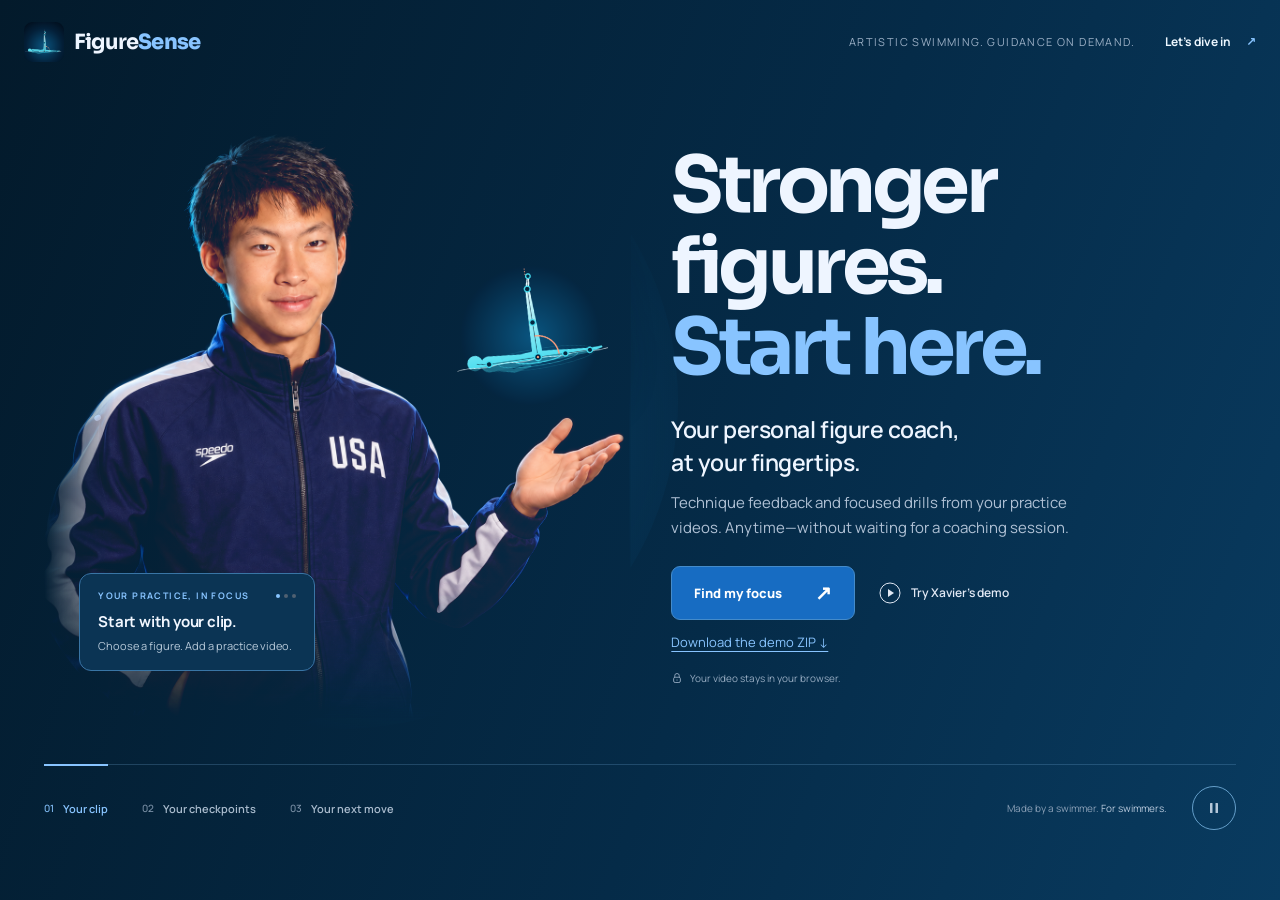
==== FigureSense-Hero.html @ f897f59f "Update FigureSense design, assisted checkpoints, and quick demo Add the marine-blue hero, reviewed B" ====
<!DOCTYPE html>

<html lang="en">
<head>
<meta charset="utf-8"/>
<meta content="width=device-width,initial-scale=1" name="viewport"/>
<title>FigureSense — Smarter Feedback. Stronger Figures.</title>
<meta content="Turn a practice clip into checkpoint-by-checkpoint feedback, measured against the figure's own technical requirements." name="description"/>
<link href="figuresense-icon.png" rel="icon" type="image/png"/>
<link href="https://fonts.googleapis.com" rel="preconnect"/>
<link crossorigin="" href="https://fonts.gstatic.com" rel="preconnect"/>
<style>@import url('https://fonts.googleapis.com/css2?family=Manrope:wght@400;500;600;700;800&family=Sora:wght@600;700;800&display=swap');

:root {
  color-scheme: dark;
  --ink: #eaf6fb;
  --ink-2: #a8c2d1;
  --ink-3: #6f8ea2;
  --deep: #04121d;
  --deep-2: #0a1f30;
  --surface: rgba(255, 255, 255, .045);
  --surface-2: rgba(255, 255, 255, .08);
  --line: rgba(150, 205, 230, .16);
  --aqua: #88C4FF;
  --aqua-2: #438DCF;
  --gold: #ffcf6b;
  --rose: #ff7a8a;
  --violet: #c5e5ff;
  --r: 18px;
  --shadow: 0 22px 60px rgba(0, 0, 0, .45);
}

* { box-sizing: border-box; }

[hidden] { display: none !important; }

html { scroll-behavior: smooth; }

body {
  margin: 0;
  font: 400 15.5px/1.62 Manrope, system-ui, sans-serif;
  color: var(--ink-2);
  background: var(--deep);
  overflow-x: hidden;
}

h1, h2, h3, h4 { font-family: Sora, Manrope, sans-serif; line-height: 1.15; margin: 0; color: var(--ink); }
p { margin: 0 0 12px; }
a { color: var(--aqua); }
em { font-style: normal; }
strong { color: var(--ink); }

/* ---------------------------------------------------- background wash */
.wash { position: fixed; inset: 0; z-index: -1; overflow: hidden;
  background: radial-gradient(120% 90% at 12% -10%, #0d3550 0%, #04121d 62%); }
.wash span { position: absolute; border-radius: 50%; filter: blur(90px); opacity: .32; }
.wash span:nth-child(1) { width: 46vw; height: 46vw; left: -10vw; top: -12vw; background: #17a3d8; }
.wash span:nth-child(2) { width: 38vw; height: 38vw; right: -8vw; top: 22vh; background: #2fd0b4; opacity: .22; }
.wash span:nth-child(3) { width: 40vw; height: 40vw; left: 30vw; bottom: -20vw; background: #6d55d8; opacity: .18; }

/* ---------------------------------------------------------- top bar */
.topbar {
  position: sticky; top: 0; z-index: 40;
  display: flex; align-items: center; gap: 20px; flex-wrap: wrap;
  padding: 14px clamp(16px, 4vw, 44px);
  background: rgba(4, 18, 29, .72);
  -webkit-backdrop-filter: blur(16px);
  backdrop-filter: blur(16px);
  border-bottom: 1px solid var(--line);
}
.brand { display: flex; align-items: center; gap: 12px; text-decoration: none; color: inherit; margin-right: auto; }
.brand-mark { width: 38px; height: 38px; border-radius: 11px; flex: none; display: block;
  box-shadow: 0 8px 22px rgba(67, 141, 207, .3); }
.brand-text { font: 700 20px Sora, sans-serif; letter-spacing: -.4px; color: var(--ink); }
.brand-text b { color: var(--aqua); font-weight: 800; }
.brand-text small { display: block; font: 500 10.5px/1 Manrope; letter-spacing: 2.2px;
  text-transform: uppercase; color: var(--ink-3); margin-top: 4px; }

.steps { display: flex; gap: 6px; background: var(--surface); border: 1px solid var(--line);
  padding: 5px; border-radius: 999px; }
.step { display: flex; align-items: center; gap: 8px; border: 0; cursor: pointer;
  background: transparent; color: var(--ink-2); font: 600 13.5px Manrope;
  padding: 8px 15px; border-radius: 999px; transition: .18s; }
.step i { display: grid; place-items: center; width: 19px; height: 19px; border-radius: 50%;
  font: 700 11px Manrope; font-style: normal; background: rgba(255, 255, 255, .1); color: var(--ink-2); }
.step:hover { color: var(--ink); }
.step.is-active { background: var(--ink); color: #06202f; }
.step.is-active i { background: #06202f; color: var(--aqua); }
.step[disabled] { opacity: .38; cursor: not-allowed; }

.pill { display: inline-flex; align-items: center; gap: 6px; padding: 6px 12px; border-radius: 999px;
  font: 600 12px Manrope; background: var(--surface-2); border: 1px solid var(--line); color: var(--ink-2); }
.pill-warn { background: rgba(255, 207, 107, .12); border-color: rgba(255, 207, 107, .3); color: var(--gold); }
.pill-key { background: rgba(136, 196, 255, .16); border-color: rgba(136, 196, 255, .45); color: #c5e5ff; }
.pill-good { background: rgba(136, 196, 255, .13); border-color: rgba(136, 196, 255, .32); color: var(--aqua); }
.pill-bad { background: rgba(255, 122, 138, .13); border-color: rgba(255, 122, 138, .32); color: var(--rose); }

/* ---------------------------------------------------------- layout */
main { max-width: 1320px; margin: 0 auto; padding: 34px clamp(16px, 4vw, 44px) 80px; }
.screen { display: none; animation: rise .35s ease both; }
.screen.is-active { display: block; }
@keyframes rise { from { opacity: 0; transform: translateY(14px); } }

.card { background: var(--surface); border: 1px solid var(--line); border-radius: var(--r);
  padding: clamp(18px, 2.4vw, 26px); -webkit-backdrop-filter: blur(10px); backdrop-filter: blur(10px);
  box-shadow: var(--shadow); margin-bottom: 20px; }
.card-head { display: flex; align-items: center; justify-content: space-between; gap: 12px;
  flex-wrap: wrap; margin-bottom: 16px; }
.card-head h2 { font-size: 16px; position: relative; padding-left: 13px; }
.card-head h2::before { content: ''; position: absolute; left: 0; top: 50%; transform: translateY(-50%);
  width: 4px; height: 15px; border-radius: 2px; background: var(--accent, var(--aqua)); }
.mini-title { font-size: 12.5px; letter-spacing: 1.6px; text-transform: uppercase;
  color: var(--ink-3); margin: 22px 0 10px; font-family: Manrope; font-weight: 700; }
.mini-title small { text-transform: none; letter-spacing: 0; font-weight: 500; color: var(--ink-3); }
.section-title { font-size: 14px; letter-spacing: 2px; text-transform: uppercase;
  color: var(--ink-3); margin: 34px 0 16px; font-family: Manrope; font-weight: 700; }

.row { display: flex; gap: 10px; flex-wrap: wrap; align-items: center; }
.row-end { justify-content: flex-end; margin-bottom: 20px; }

.btn { border-radius: 11px; padding: 11px 18px; font: 600 14px Manrope; cursor: pointer;
  border: 1px solid transparent; transition: .16s; }
.btn-primary { background: linear-gradient(135deg, var(--aqua), var(--aqua-2)); color: #04202b;
  box-shadow: 0 10px 26px rgba(67, 141, 207, .28); }
.btn-primary:hover:not(:disabled) { filter: brightness(1.08); transform: translateY(-1px); }
.btn-ghost { background: var(--surface-2); border-color: var(--line); color: var(--ink); }
.btn-ghost:hover:not(:disabled) { background: rgba(255, 255, 255, .14); }
.btn:disabled { opacity: .35; cursor: not-allowed; }

.notice { border-left: 3px solid var(--gold); background: rgba(255, 207, 107, .06);
  border-radius: 12px; padding: 14px 18px; color: var(--ink-3); font-size: 13.5px; margin: 24px 0; }
.notice summary { cursor: pointer; color: var(--gold); font-weight: 600; font-size: 13.5px; }
.notice p { margin: 12px 0 0; }
.notice b { color: var(--gold); }

/* ------------------------------------------------------------- hero */
.hero { padding: 30px 0 10px; max-width: 860px; }
.eyebrow { font: 700 11.5px Manrope; letter-spacing: 2.6px; text-transform: uppercase; color: var(--aqua); }
.hero h1 { font-size: clamp(36px, 6.4vw, 66px); letter-spacing: -2px; font-weight: 800; margin: 14px 0 18px;
  color: var(--ink); }
.hero h1 em { background: linear-gradient(100deg, var(--aqua), var(--aqua-2) 55%, var(--violet));
  -webkit-background-clip: text; background-clip: text; color: transparent; }
.lede { font-size: clamp(16px, 1.5vw, 19px); color: var(--ink-2); max-width: 52ch; }
.value-row { display: grid; gap: 16px; list-style: none; padding: 0; margin: 30px 0 0;
  grid-template-columns: repeat(auto-fit, minmax(200px, 1fr)); }
.value-row li { border-top: 2px solid rgba(136, 196, 255, .35); padding: 12px 0 0; }
.value-row b { display: block; font: 700 11.5px Manrope; letter-spacing: 1.8px;
  text-transform: uppercase; color: var(--aqua); margin-bottom: 5px; }
.value-row span { color: var(--ink-2); font-size: 14.5px; line-height: 1.5; }

/* ------------------------------------------------------ group picker */
.pick-row { display: grid; gap: 16px; grid-template-columns: 1fr 1.4fr; }
@media (max-width: 700px) { .pick-row { grid-template-columns: 1fr; } }
.field { display: grid; gap: 7px; }
.field > span { font: 700 11.5px Manrope; letter-spacing: 1.6px; text-transform: uppercase; color: var(--ink-3); }
.field select { width: 100%; padding: 13px 14px; border-radius: 12px; font: 600 15px Manrope;
  color: var(--ink); background: rgba(255, 255, 255, .07); border: 1px solid var(--line); cursor: pointer; }
.field select:disabled { opacity: .45; cursor: not-allowed; }
.field select option { background-color: #0B3454; color: #eaf6fb; }
.field select option:disabled { color: #6f8ea2; }
.field select optgroup { background-color: #05233B; color: #b7c6d9; font-style: normal; }
.muted { color: var(--ink-3); font-size: 13.5px; margin-top: 14px; }

.brief-desc { color: var(--ink-2); font-size: 14.5px; max-width: 74ch; }
.reqs { display: grid; gap: 12px; grid-template-columns: repeat(auto-fit, minmax(270px, 1fr)); }
.req { border: 1px solid var(--line); border-radius: 14px; padding: 13px 16px;
  background: rgba(255, 255, 255, .03); }
.req h4 { font: 700 12.5px Sora, sans-serif; margin: 0 0 8px; color: var(--accent, var(--aqua));
  letter-spacing: .2px; }
.req ul { margin: 0; padding-left: 16px; color: var(--ink-2); font-size: 13px; line-height: 1.5; }
.req li { margin-bottom: 6px; }
.req li::marker { color: var(--accent, var(--aqua)); }
.req-art { display: flex; align-items: center; justify-content: center; gap: 6px; margin-bottom: 10px;
  padding-bottom: 10px; border-bottom: 1px solid var(--line); }
.pose-req { width: 46%; height: auto; max-width: 130px; }
.req-arrow { color: var(--accent, var(--aqua)); font: 700 17px Manrope; flex: none; }
.ref-art { width: 210px; vertical-align: middle; }
.ref-art .req-art { margin: 0; padding: 0; border: 0; }

/* ---------------------------------------------------------- stepper */
.capture-head { display: flex; justify-content: space-between; align-items: flex-start; gap: 16px;
  flex-wrap: wrap; margin-bottom: 18px; }
.capture-head h2 { font-size: clamp(22px, 3vw, 30px); letter-spacing: -.7px; margin: 6px 0 6px; }
.capture-head .cue { max-width: 70ch; margin: 0; }
.ch-step { font: 700 12.5px Manrope; letter-spacing: .4px; color: var(--accent, var(--aqua)); margin: 0 0 8px; }
.ch-step.is-unsure { color: var(--gold); }
.ch-text { flex: 1 1 320px; }
.ch-art { flex: none; }

/* ------------------------------------------------ pose stick figures */
.pose { display: block; overflow: visible; aspect-ratio: 120 / 84; --pose-bg: #0B3454; }
.pose-lg { width: 152px; height: auto; }
.pose-sm { width: 62px; height: auto; flex: none; }
.pose-water { stroke: rgba(255, 207, 107, .55); stroke-width: 1.6; stroke-dasharray: 5 4; }
.pose-trunk { fill: var(--accent, #88C4FF); }
.pose-limb { fill: var(--pose-bg); stroke: var(--accent, #88C4FF); stroke-width: 1.5; stroke-linejoin: round; }
.pose-head { fill: var(--accent, #88C4FF); }
.pose-guide { fill: none; stroke: rgba(255, 255, 255, .22); stroke-width: 1.2; stroke-dasharray: 3 4; }
.pose-arrow { fill: none; stroke: rgba(255, 255, 255, .4); stroke-width: 1.8; stroke-linecap: round; }

/* --------------------------------------------------------- autoscan */
.autoscan .row { margin-top: 4px; }
.scanbar { height: 7px; border-radius: 4px; background: rgba(255, 255, 255, .09);
  overflow: hidden; margin-top: 14px; }
.scanbar i { display: block; height: 100%; width: 0;
  background: linear-gradient(90deg, var(--aqua-2), var(--aqua)); transition: width .2s; }
.autoflag { border-radius: 10px; padding: 9px 13px; margin-bottom: 12px; font-size: 13px;
  background: rgba(255, 207, 107, .12); border: 1px solid rgba(255, 207, 107, .3); color: var(--gold); }

.stepper { list-style: none; display: grid; gap: 8px; padding: 0; margin: 0 0 20px;
  grid-template-columns: repeat(auto-fit, minmax(160px, 1fr)); }
.stepdot { display: flex; align-items: center; gap: 8px; width: 100%; text-align: left; cursor: pointer;
  border: 1px solid var(--line); background: rgba(255, 255, 255, .03); border-radius: 13px;
  padding: 9px 12px; color: inherit; font: inherit; transition: .16s; }
.stepdot:hover { background: rgba(255, 255, 255, .08); }
.stepdot.is-current { border-color: var(--aqua); background: rgba(136, 196, 255, .1); }
.stepdot.is-done { border-color: rgba(136, 196, 255, .35); }
.stepdot.is-pending { border-color: rgba(255, 207, 107, .4); }
.stepdot.is-pending small { color: var(--gold); }
.stepdot .pose { opacity: .5; }
.stepdot.is-current .pose, .stepdot.is-done .pose, .stepdot.is-pending .pose { opacity: 1; }
.stepdot span { flex: 1; min-width: 0; }
.stepdot b { display: block; font: 600 12.5px Manrope; color: var(--ink);
  white-space: nowrap; overflow: hidden; text-overflow: ellipsis; }
.stepdot small { color: var(--ink-3); font-size: 11px; }
.stepdot em { font: 800 15px Sora, sans-serif; font-style: normal; }

.btn-block { width: 100%; margin-top: 12px; padding: 14px; font-size: 15px; }
.hintline { color: var(--ink-3); font-size: 12px; margin: 10px 0 0; text-align: center; }
kbd { background: rgba(255, 255, 255, .1); border: 1px solid var(--line); border-radius: 5px;
  padding: 1px 6px; font: 600 11px Manrope; }

.thumbs { display: flex; gap: 8px; overflow-x: auto; margin-top: 16px; padding-bottom: 4px; }
.thumbs:empty { display: none; }
.thumb { flex: none; border: 1px solid var(--line); border-radius: 10px; overflow: hidden; padding: 0;
  background: rgba(255, 255, 255, .04); cursor: pointer; width: 108px; }
.thumb:hover { border-color: var(--aqua); }
.thumb img { display: block; width: 100%; }
.thumb span { display: block; font: 600 10.5px Manrope; color: var(--ink-3); padding: 5px 4px; }

.coach { margin: 16px 0; border: 1px solid var(--line); border-radius: 12px; padding: 12px 14px;
  background: rgba(255, 255, 255, .03); }
.coach summary { cursor: pointer; font-size: 13.5px; }
.coach summary span { color: var(--ink-3); }
.coach .checks { margin-top: 12px; }

/* ------------------------------------------------------- diagnostics */
.diag { border: 1px solid var(--line); border-left-width: 3px; border-radius: 12px;
  padding: 13px 16px; margin-bottom: 9px; background: rgba(255, 255, 255, .03); }
.diag-head { display: flex; align-items: baseline; gap: 12px; flex-wrap: wrap; }
.diag-head b { font: 600 14.5px Manrope; flex: 1; min-width: 150px; color: var(--ink); }
.reading { font: 800 17px Sora, sans-serif; }
.verdict { font: 600 11.5px Manrope; padding: 4px 10px; border-radius: 999px;
  border: 1px solid var(--line); background: rgba(255, 255, 255, .05); }
.diag-where { color: var(--ink-3); font-size: 12px; margin: 6px 0 0; text-transform: uppercase; letter-spacing: 1.2px; }
.diag-advice { color: var(--ink-2); font-size: 13.5px; margin: 6px 0 0; }
.diag.band-clean { border-left-color: var(--aqua); }
.diag.band-small { border-left-color: #c5e5ff; }
.diag.band-medium { border-left-color: var(--gold); }
.diag.band-large { border-left-color: var(--rose); }
.diag.band-missing { border-left-color: var(--ink-3); opacity: .75; }
.diag.band-clean .reading, .verdict.band-clean { color: var(--aqua); }
.diag.band-small .reading, .verdict.band-small { color: #c5e5ff; }
.diag.band-medium .reading, .verdict.band-medium { color: var(--gold); }
.diag.band-large .reading, .verdict.band-large { color: var(--rose); }
.diag.band-missing .reading { color: var(--ink-3); }

/* ------------------------------------------------------ figure brief */
.seq-strip { display: flex; gap: 8px; flex-wrap: wrap; }
.seq-strip:empty { display: none; }
.seq-node { flex: 1 1 130px; border: 1px solid var(--line); border-radius: 12px; padding: 10px 11px;
  background: rgba(255, 255, 255, .03); text-align: center; }
.seq-node.is-key { border-color: var(--accent, var(--aqua)); background: rgba(255, 255, 255, .06); }
.seq-node.is-key small { color: var(--accent, var(--aqua)); font-weight: 700; }
.pose-seq { width: 100%; height: auto; margin-bottom: 6px; }
.seq-node em { display: block; font: 800 19px Sora, sans-serif; font-style: normal; margin: 2px 0; }
.seq-node b { display: block; font: 600 12.5px Manrope; color: var(--ink); }
.seq-node small { color: var(--ink-3); font-size: 11px; }
#diagSeq { margin-bottom: 18px; }

/* -------------------------------------------------------------- lab */
.lab { display: grid; gap: 20px; grid-template-columns: minmax(320px, 480px) 1fr; align-items: start; }
@media (max-width: 940px) { .lab { grid-template-columns: 1fr; } }

.dropzone { display: block; text-align: center; cursor: pointer; padding: 22px 16px;
  border: 1.5px dashed rgba(136, 196, 255, .4); border-radius: 14px;
  background: rgba(136, 196, 255, .05); transition: .18s; }
.dropzone:hover { background: rgba(136, 196, 255, .1); border-color: var(--aqua); }
.dropzone b { display: block; margin-bottom: 4px; color: var(--ink); }
.dropzone small { color: var(--ink-3); font-size: 12.5px; display: block; }
.dz-icon { display: grid; place-items: center; width: 40px; height: 40px; margin: 0 auto 10px;
  border-radius: 50%; background: rgba(136, 196, 255, .16); color: var(--aqua); font-size: 15px; }
.dropzone input { display: none; }
.dropzone.has-file { border-style: solid; border-color: var(--line); background: var(--surface-2); }

.consent { display: flex; gap: 10px; align-items: flex-start; margin: 14px 0 4px;
  font-size: 13px; color: var(--ink-2); line-height: 1.5; cursor: pointer; }
.consent input { flex: none; width: 17px; height: 17px; margin-top: 2px; accent-color: var(--aqua); }

video { width: 100%; border-radius: 12px; margin-top: 14px; background: #000; display: block; }

.timeline { margin-top: 12px; }
.tl-track { position: relative; height: 30px; border-radius: 8px; background: rgba(255, 255, 255, .07);
  cursor: pointer; overflow: hidden; }
.tl-progress { position: absolute; inset: 0 auto 0 0; width: 0;
  background: linear-gradient(90deg, rgba(67, 141, 207, .35), rgba(136, 196, 255, .35)); }
.tl-marks { position: absolute; inset: 0; pointer-events: none; }
.tl-mark { position: absolute; top: 3px; bottom: 3px; width: 3px; border-radius: 2px;
  background: var(--gold); transform: translateX(-1px); box-shadow: 0 0 8px rgba(255, 207, 107, .7); }
.tl-mark b { position: absolute; top: -2px; left: 6px; font: 700 10px Manrope; color: var(--gold); }

.stage-tools { display: flex; gap: 6px; margin-top: 10px; flex-wrap: wrap; }
.stage-tools .btn { flex: 1; padding: 9px 8px; font-size: 12px; }

.cp-list { list-style: none; padding: 0; margin: 0; display: grid; gap: 8px; }
.tl-track { margin-top: 12px; }

/* ----------------------------------------------------------- canvas */
.canvas-wrap { position: relative; border-radius: 14px; overflow: hidden; background: #05233B;
  border: 1px solid var(--line); aspect-ratio: 16/9; display: grid; place-items: center; }
canvas { display: block; width: 100%; height: 100%; object-fit: contain; cursor: crosshair;
  transform-origin: 0 0; touch-action: none; }
.canvas-wrap.is-zoomed canvas { cursor: grab; }
.canvas-wrap.is-panning canvas { cursor: grabbing; }

.zoom-bar { display: flex; align-items: center; gap: 8px; margin-top: 10px; flex-wrap: wrap; }
.zoom-bar .btn { padding: 6px 12px; font-size: 14px; line-height: 1; }
.zoom-bar span { font: 700 12.5px Manrope; color: var(--ink); min-width: 46px; text-align: center; }
.zoom-bar small { color: var(--ink-3); font-size: 11.5px; margin-left: auto; }
.canvas-empty { position: absolute; inset: 0; display: grid; place-content: center; text-align: center;
  gap: 6px; color: var(--ink-3); background: repeating-linear-gradient(45deg, rgba(255,255,255,.015) 0 10px, transparent 10px 20px); }
.canvas-empty b { color: var(--ink-2); }
.canvas-empty small { font-size: 12.5px; }

.cue { color: var(--ink-2); font-size: 14px; margin-bottom: 14px; }
.status { font-size: 13.5px; color: var(--ink-3); margin: 10px 0 0; min-height: 20px; }
.status.is-error { color: var(--rose); }
.status.is-ok { color: var(--aqua); }

.lm-chips { display: flex; gap: 7px; flex-wrap: wrap; }
.lm-chip { display: inline-flex; align-items: center; gap: 7px; cursor: pointer; font: 600 12.5px Manrope;
  padding: 7px 12px; border-radius: 999px; border: 1px solid var(--line);
  background: rgba(255, 255, 255, .04); color: var(--ink-2); transition: .15s; }
.lm-chip .dotk { width: 9px; height: 9px; border-radius: 50%; background: currentColor; opacity: .5; }
.lm-chip.is-set { color: var(--ink); border-color: rgba(136, 196, 255, .45); }
.lm-chip.is-set .dotk { opacity: 1; }
.lm-chip.is-active { background: var(--ink); color: #06202f; border-color: var(--ink); }

.coord-row { display: flex; gap: 10px; align-items: flex-end; margin-top: 12px; flex-wrap: wrap; }
.coord-row label { font: 600 11px Manrope; color: var(--ink-3); display: grid; gap: 5px;
  text-transform: uppercase; letter-spacing: 1px; }
.coord-row input { width: 92px; padding: 9px 11px; border-radius: 10px; font: inherit; font-size: 14px;
  background: rgba(255, 255, 255, .06); border: 1px solid var(--line); color: var(--ink); }

.checks { display: grid; gap: 8px; }
.check { display: flex; gap: 10px; align-items: flex-start; font-size: 13.5px; color: var(--ink-2);
  cursor: pointer; line-height: 1.45; }
.check input { flex: none; width: 16px; height: 16px; margin-top: 2px; accent-color: var(--aqua); }

.live { display: grid; gap: 8px; grid-template-columns: repeat(auto-fit, minmax(180px, 1fr)); margin-top: 18px; }
.live:empty { display: none; }
.mcard { border: 1px solid var(--line); border-radius: 12px; padding: 12px 14px;
  background: rgba(255, 255, 255, .03); }
.mcard span { display: block; font: 600 11px Manrope; letter-spacing: 1.1px; text-transform: uppercase;
  color: var(--ink-3); }
.mcard strong { display: block; font: 800 21px Sora, sans-serif; margin: 5px 0 3px; }
.mcard small { font-size: 11.5px; color: var(--ink-3); }
.mcard.band-clean strong { color: var(--aqua); }
.mcard.band-small strong { color: #c5e5ff; }
.mcard.band-medium strong { color: var(--gold); }
.mcard.band-large strong { color: var(--rose); }
.mcard.band-error strong { color: var(--ink-3); font-size: 14px; font-family: Manrope; font-weight: 600; }

/* -------------------------------------------- angle deviation dial */
.dial { display: block; width: 100%; max-width: 168px; aspect-ratio: 120 / 78; margin: 8px 0 4px; }
.dial-band { fill: none; stroke-linecap: butt; opacity: .4; }
.dial-band.dial-small { stroke: var(--aqua); }
.dial-band.dial-medium { stroke: var(--gold); }
.dial-band.dial-large { stroke: var(--rose); }
.dial-plumb { stroke: rgba(255, 255, 255, .45); stroke-width: 1.6; stroke-dasharray: 4 3; }
.dial-tick { stroke: rgba(255, 255, 255, .5); stroke-width: 1.4; }
.dial-needle { stroke-width: 4; stroke-linecap: round; }
.dial-needle.is-small, .dial-hub.is-small { stroke: var(--aqua); fill: var(--aqua); }
.dial-needle.is-medium, .dial-hub.is-medium { stroke: var(--gold); fill: var(--gold); }
.dial-needle.is-large, .dial-hub.is-large { stroke: var(--rose); fill: var(--rose); }
.diag .dial { max-width: 140px; margin-top: 10px; }

/* -------------------------------------------------------- reference */
.reference summary { cursor: pointer; display: flex; gap: 12px; align-items: baseline; flex-wrap: wrap;
  color: var(--ink); }
.reference summary span { color: var(--ink-3); font-size: 13px; }
.reference h3 { font-size: 15px; margin: 22px 0 8px; }
.reference ul { margin: 0 0 10px; padding-left: 20px; color: var(--ink-2); font-size: 14px; }
.reference li { margin-bottom: 5px; }
table { width: 100%; border-collapse: collapse; font-size: 13px; margin: 10px 0 18px; }
th, td { border: 1px solid var(--line); padding: 9px 11px; text-align: left; vertical-align: top;
  color: var(--ink-2); }
th { background: rgba(255, 255, 255, .05); color: var(--ink); font-weight: 700; }

/* ------------------------------------------------------- scoreboard */
.scoreboard { display: grid; gap: 16px; grid-template-columns: 1.15fr 1fr; margin-bottom: 20px; }
@media (max-width: 820px) { .scoreboard { grid-template-columns: 1fr; } }
.score-hero { position: relative; overflow: hidden; border-radius: var(--r); padding: 30px;
  border: 1px solid var(--line); background: var(--surface); box-shadow: var(--shadow); }
.score-hero::after { content: ''; position: absolute; width: 300px; height: 300px; right: -110px; bottom: -140px;
  border-radius: 50%; background: var(--accent); opacity: .18; filter: blur(50px); }
.score-hero .eyebrow { color: var(--ink-3); }
.big { font: 800 clamp(56px, 10vw, 92px)/1 Sora, sans-serif; letter-spacing: -3px;
  background: linear-gradient(120deg, var(--aqua), var(--aqua-2)); -webkit-background-clip: text;
  background-clip: text; color: transparent; margin: 8px 0; }
.big-sub { color: var(--ink-2); font-size: 14.5px; }
.score-stats { display: grid; gap: 12px; }
.stat { border: 1px solid var(--line); border-radius: 14px; padding: 15px 18px; background: var(--surface);
  display: flex; justify-content: space-between; align-items: center; gap: 12px; }
.stat b { font: 800 20px Sora, sans-serif; }
.stat span { color: var(--ink-3); font-size: 13px; }

.bd-row { border: 1px solid var(--line); border-radius: 14px; padding: 15px 17px; margin-bottom: 10px;
  background: rgba(255, 255, 255, .03); }
.bd-top { display: flex; align-items: center; gap: 12px; flex-wrap: wrap; }
.bd-top b { font: 600 15px Manrope; flex: 1; min-width: 160px; }
.bd-bar { height: 6px; border-radius: 4px; background: rgba(255, 255, 255, .09); margin: 11px 0 9px;
  overflow: hidden; }
.bd-bar i { display: block; height: 100%; border-radius: 4px;
  background: linear-gradient(90deg, var(--aqua-2), var(--aqua)); }
.bd-notes { display: flex; gap: 7px; flex-wrap: wrap; }
.tagx { font: 600 11.5px Manrope; padding: 5px 10px; border-radius: 999px;
  background: rgba(255, 255, 255, .06); border: 1px solid var(--line); color: var(--ink-2); }
.tagx.small { color: #c5e5ff; border-color: rgba(197, 229, 255, .3); }
.tagx.medium { color: var(--gold); border-color: rgba(255, 207, 107, .3); }
.tagx.large { color: var(--rose); border-color: rgba(255, 122, 138, .3); }

.drill { border-left: 3px solid var(--aqua); padding: 4px 0 4px 16px; margin-bottom: 16px; }
.drill h3 { font-size: 15px; margin-bottom: 6px; }
.drill p { color: var(--ink-2); font-size: 14px; }
.drill ul { margin: 0; padding-left: 18px; color: var(--ink-2); font-size: 14px; }
.drill li { margin-bottom: 6px; }

.empty-note { color: var(--ink-3); font-size: 14.5px; }

/* ----------------------------------------------------------- footer */
footer { border-top: 1px solid var(--line); padding: 28px clamp(16px, 4vw, 44px) 46px;
  color: var(--ink-3); font-size: 12.8px; max-width: 1320px; margin: 0 auto; }
footer b { color: var(--ink-2); }
footer .links { display: flex; gap: 18px; flex-wrap: wrap; margin-top: 10px; }

.xavier-guide { display:flex; align-items:center; gap:24px; border:1px solid var(--line); border-radius:20px; background:#0B3454; margin-bottom:22px; padding:12px 24px 12px 0; overflow:hidden; }
.xavier-avatar { width:170px; height:170px; object-fit:cover; flex:none; animation:guide-arrive .5s ease-out both; }
.xavier-message p { font:600 clamp(16px,2vw,22px)/1.4 Manrope,sans-serif; color:var(--ink); margin:8px 0; max-width:55ch; }
.xavier-message small { display:block; font-size:12px; color:var(--ink-3); margin-top:8px; }
.guide-steps { display:flex; gap:16px; color:var(--aqua); font-size:14px; }
.guide-toggle { display:flex; align-items:center; gap:8px; margin-top:12px; font-size:14px; cursor:pointer; }
.guide-toggle input { accent-color:var(--aqua); }
.hero { padding-top:0; }
.hero h1 { font-size:clamp(28px,4vw,44px); margin:8px 0 12px; }
.audience-details { margin:12px 0 20px; }
.audience-details summary { cursor:pointer; font-size:14px; }
.pose-switch { display:block; flex-shrink:0; }
.character-pose { display:block; width:100%; aspect-ratio:1; background-size:200% 200%; background-repeat:no-repeat; border-radius:12px; }
.pose-switch .technical-pose { display:none; width:100%; }
.technical-view .character-pose { display:none; }
.technical-view .pose-switch .technical-pose { display:block; }
.pose-switch.pose-lg { width:180px; }
.pose-switch.pose-sm { width:70px; }
.pose-switch.pose-seq { width:100%; }
@keyframes guide-arrive { from { opacity:0; transform:translateY(10px); } to { opacity:1; transform:translateY(0); } }
@media(max-width:600px) { .xavier-guide { gap:12px; padding:12px; } .xavier-avatar { width:100px; height:130px; object-fit:cover; } .guide-steps { gap:8px; font-size:12px; } .xavier-message .eyebrow { font-size:10px; letter-spacing:1px; } }
@media(prefers-reduced-motion:reduce) { .xavier-avatar,.screen { animation:none; } }

/* Marine blue palette shared with the home page. */
:root { --deep:#05233B; --deep-2:#0B3454; --ink:#eef5ff; --ink-2:#b7c6d9; --ink-3:#9bafc5; --aqua:#88C4FF; --aqua-2:#438DCF; --violet:#88C4FF; --accent:#88C4FF; --line:rgba(120,179,225,.18); --surface:#0B3454; --surface-2:#103E60; --shadow:0 12px 38px rgba(0,0,0,.15); }
body { background:#05233B; }
.wash { background:linear-gradient(110deg,#031A2B 0%,#052B48 58%,#093B60 100%); }
.wash span { display:none; }
.topbar { background:rgba(5,35,59,.96); backdrop-filter:none; padding:18px max(24px,calc((100vw - 1200px)/2)); }
.brand-text small { display:none; }
.brand-text b { color:#88C4FF; }
.brand-mark { box-shadow:none; }
.topbar > .pill { font-size:11px; color:var(--ink-3); background:transparent; border:0; }
.steps { border:0; background:transparent; padding:0; gap:8px; }
.step { border-radius:9px; padding:9px 12px; }
.step.is-active { background:#13456B; color:#edf7ff; }
.step.is-active i { background:#176CC2; color:white; }
body[data-page="home"] .steps { display:none; }
main { max-width:1200px; padding:40px 28px 64px; min-height:calc(100vh - 210px); }
.screen { animation:none; }
.welcome { display:grid; grid-template-columns:1fr 1fr; gap:40px; align-items:center; min-height:530px; }
.welcome-copy { padding:20px 0; }
.welcome h1 { font-size:clamp(46px,6vw,80px); line-height:1.06; letter-spacing:-3px; margin:20px 0; }
.welcome h1 span { color:#88C4FF; }
.welcome-tagline { font-size:25px; line-height:1.4; color:var(--ink); margin-bottom:20px; }
.welcome-intro { max-width:36ch; font-size:16px; margin-bottom:28px; }
.welcome-start { min-width:210px; display:inline-flex; justify-content:space-between; gap:30px; padding:15px 24px; }
.welcome-note { font-size:12px; color:var(--ink-3); margin-top:13px; }
.welcome-portrait { position:relative; border-radius:28px; overflow:hidden; border:1px solid #263251; background:#071629; }
.welcome-portrait img { width:100%; display:block; aspect-ratio:1; object-fit:cover; }
.portrait-caption { position:absolute; bottom:0; left:0; right:0; padding:45px 26px 22px; background:linear-gradient(transparent,rgba(5,12,30,.96)); }
.portrait-caption b,.portrait-caption span { display:block; }
.portrait-caption b { color:white; font-size:17px; }
.portrait-caption span { color:#bbc5e6; font-size:12px; }
.welcome-path { display:grid; grid-template-columns:repeat(4,1fr); margin-top:38px; padding-top:25px; border-top:1px solid var(--line); gap:16px; font-size:13px; }
.welcome-path b { color:#88C4FF; margin-right:8px; font-size:12px; }
.page-intro { margin:14px 0 32px; }
.page-intro h1 { font-size:clamp(28px,4vw,42px); letter-spacing:-1px; margin:12px 0; }
.page-intro > p:last-child { font-size:16px; }
#screen-setup,#screen-upload { max-width:900px; margin:auto; }
#screen-upload { max-width:700px; }
.card { background:#0B3454; backdrop-filter:none; -webkit-backdrop-filter:none; box-shadow:none; border-radius:16px; padding:24px; }
.card-head h2::before { display:none; }
.card-head h2 { padding:0; }
.btn-primary { background:#176CC2; border-color:#448BCA; color:#FFFFFF; box-shadow:none; }
.btn-ghost { background:#103653; }
.btn:focus-visible,button:focus-visible,a:focus-visible,select:focus-visible,summary:focus-visible { outline:2px solid #88C4FF; outline-offset:4px; }
.page-actions { display:flex; justify-content:space-between; gap:16px; margin-top:28px; }
.optional-details { padding:15px 0; border-top:1px solid var(--line); }
.optional-details summary { cursor:pointer; color:#88C4FF; font-size:13px; }
.optional-details[open] summary { margin-bottom:18px; }
#briefSeq { margin-bottom:25px; }
.seq-node { background:transparent; border:0; }
.seq-node.is-key { border:0; background:#103E60; }
.selected-figure { color:#88C4FF; font-size:14px; }
.dropzone { margin:20px 0; padding:42px 18px; background:#092F4D; border-color:#3975A5; }
.dropzone:hover { background:#103E60; border-color:#88C4FF; }
#uploadCard .row { justify-content:flex-end; }
.review-preferences { display:flex; justify-content:flex-end; align-items:center; gap:14px; font-size:12px; margin:-10px 0 20px; }
#guideCue { display:none; }
.capture-head { padding:18px 0; align-items:center; border-top:1px solid var(--line); }
.capture-head .ch-art { max-width:90px; }
.capture-head .pose-lg { width:90px; }
.capture-head h2 { font-size:23px; }
.autoscan { background:#0B3454; }
.stepper { display:flex; overflow-x:auto; padding-bottom:8px; }
.stepper li { flex:1 0 155px; }
.stepdot .pose-sm { display:none; }
.stepdot { min-height:70px; }
.lab { grid-template-columns:minmax(280px, .9fr) minmax(320px,1.1fr); }
footer { max-width:1200px; padding:22px 28px; font-size:11px; }
footer .links { font-size:11px; }
@media(max-width:760px) {
 .topbar { padding:15px 20px; gap:12px; }
 .topbar > .pill { display:none; }
 .steps { order:2; flex:1 0 100%; justify-content:space-between; }
 .step { font-size:12px; padding:8px; }
 main { padding:24px 20px 44px; }
 .welcome { grid-template-columns:1fr; gap:22px; }
 .welcome h1 { font-size:52px; }
 .welcome-copy { padding:0; }
 .welcome-portrait { max-width:420px; width:100%; margin:auto; }
 .welcome-path { grid-template-columns:1fr 1fr; gap:18px; }
 .welcome-tagline { font-size:22px; }
 .lab { grid-template-columns:1fr; }
 .card { padding:19px; }
 .page-intro { margin-top:5px; }
 .capture-head .ch-text { flex-basis:200px; }
}

/* A subtle whole-portrait idle movement, anchored near the waist. */
.welcome-portrait img {
  transform-origin: 48% 90%;
  animation: xavier-idle 6s ease-in-out infinite;
  will-change: transform;
}
@keyframes xavier-idle {
  0%,100% { transform:scale(1.025) translateY(0) rotate(-.25deg); }
  50% { transform:scale(1.038) translateY(-3px) rotate(.3deg); }
}
.welcome-portrait.motion-paused img { animation-play-state:paused; }
body:not([data-page="home"]) .welcome-portrait img { animation-play-state:paused; }
.portrait-motion-toggle {
  position:absolute; top:14px; right:14px; z-index:2;
  padding:7px 11px; border-radius:999px; border:1px solid rgba(185,195,239,.35);
  background:rgba(5,35,59,.82); color:#e4e8ff; font:500 11px system-ui,sans-serif; cursor:pointer;
}
@media(prefers-reduced-motion:reduce) {
  .welcome-portrait.motion-paused img { animation:none; transform:scale(1.025); }
}
</style>
<link rel="stylesheet" href="hero-assets/hero.css"/>
<script src="hero-assets/hero.js" defer></script>
<style>.checkpoint-refine{display:flex;gap:8px;align-items:center;flex-wrap:wrap;margin:8px 0 12px}.checkpoint-refine small{color:var(--muted)}#canvas{touch-action:none}#canvas:focus-visible{outline:3px solid #88c4ff;outline-offset:-3px}.thumbs .thumb{min-width:90px}#balletMethod{font-size:13px;color:#adc9df}#balletMethod p{max-width:85ch}#measurementNote{line-height:1.55}.lab{grid-template-columns:minmax(260px,.85fr) minmax(400px,1.3fr)}@media(max-width:900px){.lab{grid-template-columns:1fr}}</style><style>.lab>.card{min-width:0}.stage-tools{flex-wrap:wrap}.thumbs{max-width:100%;overflow-x:auto}.zoom-bar{flex-wrap:wrap}.card-head{flex-wrap:wrap}.autoflag{overflow-wrap:anywhere}@media(max-width:900px){.lab{grid-template-columns:minmax(0,1fr)}}</style><style>.demo-entry{display:flex;align-items:center;gap:20px;flex-wrap:wrap;margin-bottom:24px}.demo-entry h2{margin:4px 0 10px}.demo-entry p{margin-bottom:0}.demo-entry-actions{display:flex;gap:14px;flex-wrap:wrap;align-items:center;margin-left:auto}.demo-note:empty{display:none}.demo-entry .demo-note{flex-basis:100%}.demo-note{font-size:13px;color:#88c4ff;margin-top:12px}.demo-download{font-size:13px;margin-top:12px}.download-demo{color:#88c4ff;text-underline-offset:4px}#capStep{scroll-margin-top:130px}@media(max-width:600px){.demo-entry-actions{margin-left:0}}</style></head>
<body data-page="home">
<div aria-hidden="true" class="wash"><span></span><span></span><span></span></div>
<header class="topbar">
<a class="brand" data-goto="home" href="#home">
<img alt="" class="brand-mark" height="38" src="figuresense-icon.png" width="38"/>
<span class="brand-text">Figure<b>Sense</b><small>Smarter feedback · stronger figures</small></span>
</a>
<nav aria-label="Workflow" class="steps" id="steps"><button class="step" data-goto="setup"><i>1</i>Figure</button><button class="step" data-goto="upload"><i>2</i>Video</button><button class="step" data-goto="capture"><i>3</i>Review</button><button class="step" data-goto="diag"><i>4</i>Results</button></nav>
<span class="pill pill-warn">Practice advisor</span>
<nav class="hero-nav" aria-label="Main"><span class="hero-nav-note">ARTISTIC SWIMMING. GUIDANCE ON DEMAND.</span><a href="#setup" data-goto="setup">Let’s dive in <span aria-hidden="true">↗</span></a></nav>
</header>
<main id="top"><section class="screen is-active" id="screen-home">
  <div class="fs-hero">
    <div class="hero-grid">
      <div class="hero-copy">
        <h1><span>Stronger</span> <span>figures.</span> <span class="hero-accent">Start here.</span></h1>
        <p class="hero-value">Your personal figure coach,<br/>at your fingertips.</p>
        <p class="hero-intro">Technique feedback and focused drills from your practice videos. Anytime—without waiting for a coaching session.</p>
        <div class="hero-actions">
          <button class="hero-primary" data-goto="setup">Find my focus <span aria-hidden="true">↗</span></button>
          <button class="hero-how" type="button" data-demo><svg aria-hidden="true" viewBox="0 0 24 24" fill="none"><circle cx="12" cy="12" r="10" stroke="currentColor"/><path d="m10 8 6 4-6 4Z" fill="currentColor"/></svg>Try Xavier’s demo</button>
        </div>
        <p class="demo-note" data-demo-status role="status"></p><p class="demo-download"><a class="download-demo" href="downloads/FigureSense-Demo.zip" download>Download the demo ZIP ↓</a></p><p class="hero-private"><svg aria-hidden="true" viewBox="0 0 16 16" fill="none" stroke="currentColor" stroke-width="1.2"><rect x="3.5" y="7" width="9" height="7" rx="2"/><path d="M5 7V5a3 3 0 0 1 6 0v2M8 10v1.5"/></svg>Your video stays in your browser.</p>
      </div>
      <div class="hero-stage">
        <div class="hero-halo" aria-hidden="true"></div>
        <div class="hero-orbit" aria-hidden="true"></div>
        <div class="hero-orbit second" aria-hidden="true"></div>
        <div class="hero-character"><div class="hero-character-idle">
          <img class="hero-xavier" src="hero-assets/xavier.png" width="1254" height="1254" alt="Xavier in his Team USA jacket, presenting the FigureSense logo above his raised hand" fetchpriority="high"/>
          <div class="logo-holder"><button class="logo-button" type="button" aria-label="Explore the next FigureSense step" aria-controls="hero-feedback"><img src="figuresense-icon.png" width="1000" height="1000" alt="FigureSense: artistic swimmer with alignment landmarks and an angle measurement"/></button></div>
        </div></div>
        <div class="hero-feedback" id="hero-feedback" role="tabpanel" aria-labelledby="hero-step-0" aria-live="polite">
          <div class="feedback-top"><span class="feedback-kicker">Your practice, in focus</span><span class="feedback-dots" aria-hidden="true"><i class="is-active"></i><i></i><i></i></span></div>
          <h2>Start with your clip.</h2><p>Choose a figure. Add a practice video.</p>
        </div>
      </div>
    </div>
    <div class="hero-bottom">
      <div class="hero-steps" role="tablist" aria-label="How FigureSense works">
        <button class="hero-step" id="hero-step-0" type="button" role="tab" aria-selected="true" aria-controls="hero-feedback"><b>01</b> Your clip</button>
        <button class="hero-step" id="hero-step-1" type="button" role="tab" aria-selected="false" aria-controls="hero-feedback" tabindex="-1"><b>02</b> Your checkpoints</button>
        <button class="hero-step" id="hero-step-2" type="button" role="tab" aria-selected="false" aria-controls="hero-feedback" tabindex="-1"><b>03</b> Your next move</button>
      </div>
      <div class="hero-bottom-right"><span class="hero-byline">Made by a swimmer. <span>For swimmers.</span></span><button class="hero-motion" type="button" aria-label="Pause hero animation" aria-pressed="false" title="Pause motion"><svg class="pause-icon" aria-hidden="true" viewBox="0 0 12 12" fill="currentColor"><rect x="2" y="1" width="2.5" height="10" rx=".5"/><rect x="7.5" y="1" width="2.5" height="10" rx=".5"/></svg><svg class="play-icon" aria-hidden="true" viewBox="0 0 12 12" fill="currentColor"><path d="M3 1 11 6 3 11Z"/></svg></button></div>
    </div>
  </div>
</section>

<!-- =========================== 1 · SETUP =========================== -->
<section class="screen" id="screen-setup"><div class="page-intro"><p class="eyebrow">STEP 1 / 4</p><h1>Choose your figure.</h1><p>Start with your group, then choose the figure you want to review.</p></div>

<div class="card demo-entry"><div><p class="eyebrow">QUICK DEMO</p><h2>See your checkpoints in action.</h2><p>Xavier’s Ballet Leg video, ready to explore. No upload needed.</p></div><div class="demo-entry-actions"><button class="btn btn-primary" type="button" data-demo>Try Xavier’s demo →</button><a class="download-demo" href="downloads/FigureSense-Demo.zip" download>Download demo ZIP ↓</a></div><p class="demo-note" data-demo-status role="status"></p></div>
<div class="card pick-card">
<div class="card-head"><h2>Start a review</h2><span class="pill" id="pickHint">Step 1 of 4</span></div>
<div class="pick-row">
<label class="field">
<span>Swimmer group</span>
<select id="group">
<option value="">Choose a group…</option>
</select>
</label>
<label class="field">
<span>Figure</span>
<select disabled="" id="figure">
<option value="">Choose a group first</option>
</select>
</label>
</div>
<p class="muted" id="groupNote">Follows your team's figure sheet.</p>
</div>
<div class="card" hidden="" id="briefCard">
<div class="card-head">
<h2 id="briefTitle"></h2>
<span class="pill" id="briefDd"></span>
</div>
<details class="optional-details"><summary>Figure description</summary><p class="brief-desc" id="briefDesc"></p></details>
<h3 class="mini-title" id="briefSequenceTitle">Position sequence <small>and the manual's numerical values</small></h3>
<div class="seq-strip" id="briefSeq"></div>



<details class="optional-details"><summary>Technical requirements &amp; height chart</summary><div class="reqs" id="briefReqs"></div><div id="briefChart"></div></details></div>

<div class="page-actions"><button class="btn btn-ghost" data-goto="home">← Home</button><button class="btn btn-primary" data-goto="upload" disabled="" id="toUpload">Continue to video →</button></div></section><section class="screen" id="screen-upload"><div class="page-intro"><p class="eyebrow">STEP 2 / 4</p><h1>Add your practice video.</h1><p>A steady side view makes each checkpoint easier to review.</p></div><p class="selected-figure" id="uploadFigure"></p><div class="card" hidden="" id="uploadCard">
<div class="card-head"><h2>Upload the clip</h2><span class="pill">stays on this device</span></div>
<label class="consent">
<input id="consent" type="checkbox"/>
<span>I have permission to review this swimmer's video, including a parent's permission if they are under 18.</span>
</label>
<label class="dropzone" for="file" id="dropzone">
<span aria-hidden="true" class="dz-icon">↑</span>
<b>Choose a video</b>
<small>Side-on · fixed camera · level with the water</small>
<input accept="video/*" id="file" type="file"/>
</label>
<p class="muted" id="uploadSupport" hidden></p>
<p class="status" id="setupStatus" role="status"></p>
<video id="uploadPreview" controls playsinline hidden style="width:100%;max-height:420px;margin:12px 0" aria-label="Uploaded practice video preview"></video>
<div class="row">
<button class="btn btn-primary" disabled="" id="startReview">Continue to review →</button>
</div>
</div><div class="page-actions"><button class="btn btn-ghost" data-goto="setup">← Back to figure</button></div></section>
<!-- ========================== 2 · CAPTURE ========================== -->
<section class="screen" id="screen-capture"><div class="page-intro"><p class="eyebrow">STEP 3 / 4</p><h1>Review your checkpoints.</h1><p>Find each position, check the landmarks, and save.</p></div><div class="review-preferences"><span id="guideCue">Check one position at a time.</span><label><input id="technicalView" type="checkbox"/> Technical diagrams</label></div>
<div class="capture-head">
<div class="ch-art" id="capArt"></div>
<div class="ch-text">
<p class="eyebrow" id="capFigure"></p>
<h2 id="capTitle">Figure</h2>
<p class="ch-step" id="capStep"></p>
<p class="cue" id="capCue"></p>
</div>
<button class="btn btn-ghost" id="backToSetup">Change figure</button>
</div>
<div class="card autoscan" id="autoscanCard">
<div class="card-head"><h2>Let FigureSense find the frames</h2><span class="pill" id="waterPill">waterline not set</span></div>
<p class="cue">Find checkpoint suggestions, then refine the frame and dots below. For a new clip, mark a surface reference first; use a steady, side-on recording.</p>
<div class="row">
<button class="btn btn-ghost" id="setWaterline">1 · Mark the waterline</button>
<button class="btn btn-primary" disabled="" id="autoFind">2 · Auto-find all checkpoints</button>
<button class="btn btn-ghost" id="skipAuto">Do it manually instead</button>
</div>
<div class="scanbar" hidden="" id="scanbar"><i id="scanfill"></i></div>
<p class="status" id="scanStatus" role="status"></p>
</div>
<details class="card" id="balletMethod" hidden><summary><b>How checkpoint selection works</b></summary><p>Back layout → bent knee → extended Ballet Leg → bent knee → back layout. Find the stable position at each transition; keep the thigh still during extension and lowering.</p><p>Xavier’s example uses visually reviewed frame suggestions and approximate dots. Other clips use on-device pose candidates, joint angles and sequence order. If the swimmer cannot be tracked, capture manually.</p><p>Source: supplied World Aquatics figure manual, BP 1, BP 3 and BM 1–2. Frame suggestions require your review.</p></details><ol class="stepper" id="stepper"></ol>
<div class="lab">
<div class="card stage-card">
<div class="card-head"><h2>Find the frame</h2><span class="pill" id="clock">0.00 s</span></div>
<video controls="" id="video" playsinline=""></video>
<div class="tl-track" id="tlTrack"><div class="tl-progress" id="tlProgress"></div><div class="tl-marks" id="tlMarks"></div></div>
<div class="stage-tools">
<button class="btn btn-ghost" data-nudge="-0.5">⟨⟨ 0.5s</button>
<button class="btn btn-ghost" data-nudge="-0.0334">−0.033s</button>
<button class="btn btn-ghost" id="playPause">Play</button>
<button class="btn btn-ghost" data-nudge="0.0334">+0.033s</button>
<button class="btn btn-ghost" data-nudge="0.5">0.5s ⟩⟩</button>
</div>
<button class="btn btn-primary btn-block" id="capture">Capture this frame</button> <button class="btn btn-ghost btn-block" id="useFrame">Use this frame for the current checkpoint</button> <p class="hintline">Keyboard: <kbd>←</kbd> <kbd>→</kbd> step ≈33 ms · <kbd>Space</kbd> play/pause · <kbd>C</kbd> capture</p>
<div class="thumbs" id="thumbs"></div>
</div>
<div class="card mark-card">
<div class="card-head">
<h2 id="markTitle">Mark the landmarks</h2>
<span class="pill" id="cpWeight"></span>
</div>
<div class="checkpoint-refine"><span class="pill" id="frameTime">—</span><button class="btn btn-ghost" id="cpEarlier">−0.033 s</button><button class="btn btn-ghost" id="cpLater">+0.033 s</button><small>Fine-tune this checkpoint</small></div><div class="autoflag" hidden="" id="autoFlag">Placed automatically — check every dot before saving.</div>
<div class="canvas-wrap" id="canvasWrap">
<canvas aria-label="Checkpoint measurement image. Drag dots or use arrow keys to adjust the selected landmark." height="540" id="canvas" width="960"></canvas>
<div class="canvas-empty" id="canvasEmpty">
<b>No frame captured</b>
<small>Scrub to the checkpoint, then press Capture.</small>
</div>
</div>
<div class="zoom-bar" hidden="" id="zoomBar">
<button aria-label="Zoom out" class="btn btn-ghost" id="zoomOut">−</button>
<span id="zoomLevel">100%</span>
<button aria-label="Zoom in" class="btn btn-ghost" id="zoomIn">+</button>
<button class="btn btn-ghost" id="zoomReset">Full frame</button><button class="btn btn-ghost" id="zoomSwimmer">Focus swimmer</button>
<small>Drag dots to adjust · drag background to pan · scroll to zoom</small>
</div>
<p class="status" id="status" role="status">Scrub to the position shown above, then capture it.</p>
<div class="marking" hidden="" id="marking">
<p class="hintline" id="measurementNote" hidden>2D image estimates · submerged hip and surface reference need review. Camera perspective and refraction affect angles. Select a dot, focus the image and use arrow keys for 1 px adjustments (Shift: 5 px).</p><div class="lm-chips" id="lmChips"></div>
<div class="row">
<button class="btn btn-ghost" id="aiSuggest">AI landmark hint</button>
<button class="btn btn-ghost" id="resetPts">Clear marks</button>
</div>
<details class="coach">
<summary><b>Coach's eye</b> <span id="checkCount"></span></summary>
<div class="checks" id="checks"></div>
</details>
<div class="live" id="live"></div>
<div class="row">
<button class="btn btn-primary" id="saveCp">Save checkpoint</button>
<button class="btn btn-ghost" hidden="" id="dropCp">Delete</button>
<button class="btn btn-ghost" id="toDiag">See diagnostics</button>
</div>
</div>
</div>
</div>
<details class="card reference">
<summary><b>Rule book reference</b><span>desired actions, deduction guidelines, height charts</span></summary>
<div id="referenceBody"></div>
</details>
</section>
<!-- ========================= 3 · DIAGNOSTICS ======================== -->
<section class="screen" id="screen-diag"><div class="page-intro"><p class="eyebrow">STEP 4 / 4</p><h1>Find your next focus.</h1><p>Turn your observations into a plan for practice.</p></div>
<div class="scoreboard" id="scoreboard"></div>
<div class="card">
<div class="card-head"><h2>Diagnostics</h2><span class="pill">measured against the figure's requirements</span></div>
<div class="seq-strip" id="diagSeq"></div>
<div id="diagnostics"></div>
</div>
<div class="card">
<div class="card-head"><h2>What to work on</h2><span class="pill">ranked by score impact</span></div>
<div id="plan"></div>
</div>
<div class="row row-end">
<button class="btn btn-ghost" disabled="" id="exportJson">Download review JSON</button>
<button class="btn btn-ghost" id="startOver">New review</button>
</div>
<details class="notice">
<summary>How this number is built, and why it isn't a judge's score</summary>
<p>Each checkpoint starts at 10, or at its official height-chart score, then loses 0.2 / 0.5 / 1.0 for small / medium / large measured deviations and 0.2 for each unconfirmed coach's-eye item. Checkpoints are averaged using the manual's numerical values, travel and tempo deductions are applied to the whole figure, and the result is multiplied by the degree of difficulty.</p>
<p><b>Not yet calibrated.</b> The thresholds come from the manual's published angle bands, not from scored footage. Making the number trustworthy needs a coach or judge to score a set of clips so the thresholds can be fitted to real marks. Until then, use the diagnostics — not the number.</p>
</details>
<div class="page-actions"><button class="btn btn-ghost" data-goto="capture">← Back to review</button></div></section>
</main>
<footer>
<p>Your video never leaves this browser tab. Work with a qualified coach; never practise breath-hold or underwater drills alone.</p>
<p class="links">
<a href="https://www.usaartisticswim.org/resources/judges/figure-review-sheets" rel="noopener" target="_blank">USAAS figure review sheets ↗</a>
<a href="https://www.worldaquatics.com/artistic-swimming/rules" rel="noopener" target="_blank">World Aquatics rules ↗</a>
</p>
</footer>
<script type="module">
const sources = {"figures.js": "/**\n * Novice figure library for FigureSense.\n *\n * Source: World Aquatics / USA Artistic Swimming Figures Manual 2022-2025 review\n * sheets for figures 100, 201, 316 and 358. Text is paraphrased for coaching use;\n * the manual itself is not redistributed. Verify the edition in force for your meet.\n *\n * Scale note: distances are reported in \"shin lengths\" (knee-to-ankle of the marked\n * leg) because an above-water camera has no absolute scale. Inch thresholds printed\n * in the manual are converted with 1 shin length ~= 16 in, which is an approximation.\n */\n\nconst TRAVEL_GUIDE = [\n  ['Small deduction 0.1', 'Minimal travel, or minimal lack of required travel'],\n  ['Medium deduction 0.3', 'Obvious travel in one transition, and/or travel in several transitions'],\n  ['Large deduction 0.5', 'Obvious travel in two or more transitions, and/or travel throughout']\n];\n\nconst ANGLE_SCALE = [\n  ['Small deviation', '1-15 degrees', '0.2'],\n  ['Medium deviation', '16-30 degrees', '0.5'],\n  ['Large deviation', '31 degrees or more', '1.0']\n];\n\n/** Landmark catalogue. `key` is used by metric specs. */\nexport const LANDMARKS = {\n  waterA: { label: 'Waterline · left', hint: 'A point on the flat water surface to the swimmer\\'s left', tone: 'water' },\n  waterB: { label: 'Waterline · right', hint: 'A second surface point, well separated from the first', tone: 'water' },\n  head: { label: 'Head', hint: 'Crown of the head', tone: 'body' },\n  shoulder: { label: 'Shoulder', hint: 'Shoulder joint nearest the camera', tone: 'body' },\n  hip: { label: 'Hip', hint: 'Hip joint - skip it if it is under water', tone: 'body' },\n  knee: { label: 'Knee', hint: 'Knee of the working leg', tone: 'body' },\n  ankle: { label: 'Ankle', hint: 'Ankle of the working leg', tone: 'body' },\n  toe: { label: 'Toe', hint: 'Tip of the pointed toe', tone: 'accent' },\n  kneeB: { label: 'Knee · other leg', hint: 'Knee of the second leg', tone: 'alt' },\n  ankleB: { label: 'Ankle · other leg', hint: 'Ankle of the second leg', tone: 'alt' },\n  toeB: { label: 'Toe · other leg', hint: 'Toe tip of the second leg', tone: 'alt' },\n  crotch: { label: 'Crotch', hint: 'Height-chart anchor: where the legs meet', tone: 'accent' },\n  kneecap: { label: 'Kneecap', hint: 'Height-chart anchor: centre of the kneecap', tone: 'accent' }\n};\n\nexport const FIGURES = [\n  {\n    id: 'f100',\n    number: '100',\n    name: 'Bent Knee, Alternate',\n    dd: 1.1,\n    accent: '#4ad6c0',\n    tagline: 'Control and stillness. Two legs, one unchanged body line.',\n    description:\n      'From a Back Layout Position, with one leg remaining extended at the surface, the toe of the other leg is drawn along the inside of the extended leg until the thigh is vertical to assume a Bent Knee Back Layout Position. The toe moves back down until a Back Layout Position is assumed. The action is then repeated with the opposite leg.',\n    totalNV: 42.0,\n    positions: [\n      { label: 'Back Layout', nv: null, pv: null },\n      { label: 'Bent Knee Back Layout', nv: 10.5, pv: 2.5 },\n      { label: 'Back Layout', nv: 10.5, pv: 2.5 },\n      { label: 'Bent Knee Back Layout', nv: 10.5, pv: 2.5 },\n      { label: 'Back Layout', nv: 10.5, pv: 2.5 }\n    ],\n    checkpoints: [\n      {\n        id: 'bl1',\n        label: 'Back Layout · start',\n        cue: 'Freeze the still starting layout before any leg movement.',\n        art: 'backLayout',\n        signature: 'flatSurface',\n        weight: 0,\n        landmarks: ['waterA', 'waterB', 'shoulder', 'hip', 'knee', 'ankle'],\n        metrics: [\n          { id: 'bodyline', kind: 'segmentToWater', label: 'Body line vs surface', pts: ['shoulder', 'ankle'], ideal: 0, tol: [15, 30], unit: '°', note: 'A flat Back Layout reads near 0°.' }\n        ],\n        checks: ['Face, chest, thighs and feet at the surface', 'Head and trunk still, no sculling wobble']\n      },\n      {\n        id: 'bkbl1',\n        label: 'Bent Knee Back Layout · leg 1',\n        cue: 'Freeze at the top of the first bent knee, thigh vertical.',\n        art: 'bentKneeBack',\n        signature: 'liftWhileFlat',\n        weight: 10.5,\n        landmarks: ['waterA', 'waterB', 'shoulder', 'hip', 'knee', 'ankle', 'ankleB'],\n        metrics: [\n          { id: 'thigh', kind: 'segmentToVertical', label: 'Thigh verticality', pts: ['hip', 'knee'], ideal: 0, tol: [15, 30], unit: '°', note: 'Manual requires the thigh vertical to the surface.' },\n          { id: 'hipdrop', kind: 'heightChange', label: 'Hip drop', pts: ['hip'], ref: 'bl1', ideal: 0, tol: [0.2, 0.8], unit: ' shin', note: '~0.2 shin = 3 in, ~0.8 shin = 13 in.' },\n          { id: 'travel', kind: 'travelAlongWater', label: 'Head-first travel', pts: ['shoulder'], ref: 'bl1', ideal: 0, tol: [0.38, 0.9], unit: ' shin', note: '~0.38 shin = 6 in.', travel: true }\n        ],\n        checks: ['Toe stayed in contact with the inside of the extended leg', 'Extended foot never left the surface', 'Position held only long enough to show control']\n      },\n      {\n        id: 'bl2',\n        label: 'Back Layout · return',\n        cue: 'Freeze the moment the feet rejoin at the surface.',\n        art: 'backLayout',\n        signature: 'flatSurface',\n        weight: 10.5,\n        landmarks: ['waterA', 'waterB', 'shoulder', 'hip', 'knee', 'ankle'],\n        metrics: [\n          { id: 'bodyline', kind: 'segmentToWater', label: 'Body line vs surface', pts: ['shoulder', 'ankle'], ideal: 0, tol: [15, 30], unit: '°' },\n          { id: 'hipdrop', kind: 'heightChange', label: 'Hip drop vs start', pts: ['hip'], ref: 'bl1', ideal: 0, tol: [0.2, 0.8], unit: ' shin' }\n        ],\n        checks: ['Full extension reached as the feet joined', 'Height held constant through the lowering']\n      },\n      {\n        id: 'bkbl2',\n        label: 'Bent Knee Back Layout · leg 2',\n        cue: 'Freeze at the top of the opposite bent knee.',\n        art: 'bentKneeBack',\n        signature: 'liftWhileFlat',\n        weight: 10.5,\n        landmarks: ['waterA', 'waterB', 'shoulder', 'hip', 'knee', 'ankle', 'ankleB'],\n        metrics: [\n          { id: 'thigh', kind: 'segmentToVertical', label: 'Thigh verticality', pts: ['hip', 'knee'], ideal: 0, tol: [15, 30], unit: '°' },\n          { id: 'hipdrop', kind: 'heightChange', label: 'Hip drop', pts: ['hip'], ref: 'bl1', ideal: 0, tol: [0.2, 0.8], unit: ' shin' },\n          { id: 'travel', kind: 'travelAlongWater', label: 'Head-first travel', pts: ['shoulder'], ref: 'bl1', ideal: 0, tol: [0.38, 0.9], unit: ' shin', travel: true }\n        ],\n        checks: ['Second side matched the first in height and speed', 'Shoulders stayed open, head not lifting forward']\n      },\n      {\n        id: 'bl3',\n        label: 'Back Layout · finish',\n        cue: 'Freeze the finished layout.',\n        art: 'backLayout',\n        signature: 'flatSurface',\n        weight: 10.5,\n        landmarks: ['waterA', 'waterB', 'shoulder', 'hip', 'knee', 'ankle'],\n        metrics: [\n          { id: 'bodyline', kind: 'segmentToWater', label: 'Body line vs surface', pts: ['shoulder', 'ankle'], ideal: 0, tol: [15, 30], unit: '°' },\n          { id: 'travel', kind: 'travelAlongWater', label: 'Total travel', pts: ['shoulder'], ref: 'bl1', ideal: 0, tol: [0.38, 0.9], unit: ' shin', travel: true }\n        ],\n        checks: ['Finished flat and still', 'Whole figure kept an even tempo']\n      }\n    ],\n    tempo: null,\n    transitions: [\n      {\n        title: 'To assume a Bent Knee Back Layout',\n        from: 'bl1', to: 'bkbl1',\n        rules: [\n          'Begin in a Back Layout Position. One leg remains at the surface throughout.',\n          'The foot of the other leg is drawn along the inside of the extended leg to assume a Bent Knee Back Layout Position.'\n        ],\n        actions: [\n          'See BP 1 Back Layout Position.',\n          'The toe of the bending leg maintains contact with the inside of the extended leg. Minimal drop in hips. Position held just long enough to demonstrate control and accuracy.',\n          'Height remains constant throughout the movement.',\n          'The head and trunk remain stationary throughout.'\n        ]\n      },\n      {\n        title: 'To lower from Bent Knee Back Layout to Back Layout',\n        from: 'bkbl1', to: 'bl2',\n        rules: ['From a Bent Knee Back Layout Position, the toe moves along the inside of the extended leg until a Back Layout Position is assumed.'],\n        actions: [\n          'Height remains constant throughout the movement.',\n          'Full extension in Back Layout Position to be achieved as the feet are joined.',\n          'The head and trunk remain stationary throughout.'\n        ]\n      }\n    ],\n    deductions: [\n      {\n        phase: 'Back Layout to Bent Knee Back Layout',\n        rows: [\n          ['Body travels forward or headfirst up to 6 in as the leg is lifted', 'Body travels forward or headfirst more than 6 in as the leg is lifted', '—'],\n          ['Hips drop up to 3 in during the transition', 'Hips drop 4-12 in during the transition', 'Hips drop more than 13 in during the transition'],\n          ['—', 'Shoulders rounded, head is forward', 'Body sitting in water more than 12 in, head off the water']\n        ]\n      },\n      {\n        phase: 'Bent Knee Back Layout to Back Layout',\n        rows: [['Hips near surface', '—', 'Hips deep, shoulders rounded, head off surface']]\n      }\n    ],\n    heightChart: null,\n    drills: {\n      thigh: ['Wall drill: lie back with the head at the wall, draw the toe up the shin and stop when a partner says \"vertical\". Repeat 8 times, eyes closed on the last 4.', 'Dry-land: lying on your back, slide the heel to the knee and hold 3 s. Check the thigh against a vertical line taped on the wall.'],\n      hipdrop: ['Sculling isolation: hold Back Layout and do 20 s of support scull while a partner lightly taps the hip - the hip should not sink under the tap.', 'Half-speed reps: perform the bend over 8 counts instead of 4, keeping the hip bone dry the whole time.'],\n      travel: ['Lane-line reference: line the crown of the head up with a lane marker and complete both bends without losing the marker.', 'Reverse the scull pressure slightly as the knee bends to cancel head-first drift.'],\n      bodyline: ['Streamline hold: 30 s Back Layout with the ears in the water and toes at the surface, checking hips, thighs and toes are all dry.']\n    }\n  },\n\n  {\n    id: 'f201',\n    number: '201',\n    name: 'Dolphin',\n    dd: 1.4,\n    accent: '#5aa9f5',\n    autoScan: 'dolphin',\n    tagline: 'One clean circle. Same point in, same point out.',\n    description:\n      'From a Back Layout Position, with head leading, the head, hips and feet leave the surface sequentially at the same point to assume a Dolphin Arch as the body travels a circle of roughly 2.5 m diameter, proportional to the swimmer. The body follows the circumference until the head, hips and feet break the surface sequentially at the same point and the body straightens to a Back Layout Position.',\n    totalNV: 32.0,\n    positions: [\n      { label: 'Back Layout', nv: null, pv: null },\n      { label: 'Quarter point · arch', nv: 8.0, pv: 2.5 },\n      { label: 'Half point', nv: 8.0, pv: 2.5 },\n      { label: 'Three-quarter point', nv: 8.0, pv: 2.5 },\n      { label: 'Back Layout', nv: 8.0, pv: 2.5 }\n    ],\n    checkpoints: [\n      {\n        id: 'start',\n        label: 'Back Layout · head submerges',\n        cue: 'Freeze the instant the head goes under. This is the reference point of the whole circle.',\n        art: 'dolphinStart',\n        weight: 0,\n        landmarks: ['waterA', 'waterB', 'head', 'hip', 'ankle'],\n        metrics: [\n          { id: 'bodyline', kind: 'segmentToWater', label: 'Body line vs surface', pts: ['hip', 'ankle'], ideal: 0, tol: [15, 30], unit: '°' }\n        ],\n        checks: ['Head, hips and feet left the surface through the same point', 'Head led, the body did not press down flat']\n      },\n      {\n        id: 'q1',\n        label: 'Quarter point · Dolphin Arch',\n        cue: 'Freeze where the head reaches the quarter point. Mark whatever is still visible.',\n        art: 'dolphinQ1',\n        weight: 8.0,\n        landmarks: ['waterA', 'waterB', 'ankle', 'toe'],\n        metrics: [],\n        checks: ['Dolphin Arch reached exactly at the quarter point', 'Feet still at the surface, toes pointed', 'Arch is even, not hinged at the hips']\n      },\n      {\n        id: 'q2',\n        label: 'Half point',\n        cue: 'Freeze at the deepest part of the circle.',\n        art: 'dolphinQ2',\n        weight: 8.0,\n        landmarks: ['waterA', 'waterB'],\n        metrics: [],\n        checks: ['Body passed through the half point of a round circle', 'Circle depth looks proportional to the swimmer\\'s height']\n      },\n      {\n        id: 'q3',\n        label: 'Three-quarter point',\n        cue: 'Freeze as the head begins to rise back toward the surface.',\n        art: 'dolphinQ3',\n        weight: 8.0,\n        landmarks: ['waterA', 'waterB', 'toe'],\n        metrics: [],\n        checks: ['Third quarter is the same size and shape as the first', 'Arch maintained, no early straightening']\n      },\n      {\n        id: 'finish',\n        label: 'Back Layout · feet surface',\n        cue: 'Freeze when the toes break the surface at the end.',\n        art: 'dolphinFinish',\n        weight: 8.0,\n        landmarks: ['waterA', 'waterB', 'head', 'hip', 'ankle'],\n        metrics: [\n          { id: 'closure', kind: 'travelAlongWater', label: 'Exit point vs entry point', pts: ['ankle'], refPt: 'head', ref: 'start', ideal: 0, tol: [0.5, 1.2], unit: ' shin', note: 'The feet should surface where the head went under.', travel: true },\n          { id: 'bodyline', kind: 'segmentToWater', label: 'Finish body line', pts: ['hip', 'ankle'], ideal: 0, tol: [15, 30], unit: '°' }\n        ],\n        checks: ['Body rose, straightened and moved along the surface at the same time', 'Finished stationary in Back Layout']\n      }\n    ],\n    tempo: {\n      label: 'Quarter tempo evenness',\n      cue: 'Each quarter of the circle should take the same time.',\n      checkpoints: ['start', 'q1', 'q2', 'q3', 'finish'],\n      tol: [0.12, 0.25],\n      note: 'Largest quarter duration divided by the average, minus 1. An even circle reads near 0.'\n    },\n    transitions: [\n      {\n        title: 'BM 14 Dolphin',\n        from: 'start', to: 'finish',\n        rules: [\n          'A Dolphin is started in a Back Layout Position.',\n          'The body follows the circumference of a circle roughly 2.5 m in diameter, depending on the height of the swimmer.',\n          'The head, hips and feet leave the surface sequentially to assume a Dolphin Arch as the body moves around the circle.',\n          'Movement continues until the body straightens as it surfaces to a Back Layout Position, with head, hips and feet breaking surface at the same point.'\n        ],\n        actions: [\n          'See Back Layout Position.',\n          'The size of the circle should be in proportion to the height of the swimmer.',\n          'Head, hips and feet leave the surface through the same point, with the Dolphin Arch achieved as the head reaches the quarter point. An accurate circle passes the quarter, half and three-quarter points with each quarter the same size and shape.',\n          'Body rises, straightens and moves along the surface simultaneously, with a stationary Back Layout achieved as the feet surface where the head emerged.'\n        ]\n      }\n    ],\n    deductions: [\n      {\n        phase: 'Circle accuracy (angle-deviation scale)',\n        rows: [\n          ['Circle slightly oval, quarters marginally uneven', 'One quarter clearly larger or smaller than the others', 'Circle shape lost, quarters obviously unequal'],\n          ['Feet surface slightly off the entry point', 'Feet surface clearly away from the entry point', 'Figure finishes well away from the entry point']\n        ]\n      }\n    ],\n    heightChart: null,\n    drills: {\n      closure: ['Mark the entry point with a floating cue (coach\\'s hand above the water) and finish the circle trying to touch it with the toes.', 'Swim the second half slightly stronger - most swimmers under-travel the return arc.'],\n      tempo: ['Count 4-4-4-4 out loud on deck, then swim the circle to a partner counting the same tempo.', 'Film from the side and clap on each quarter; check the claps are evenly spaced.'],\n      bodyline: ['Practise the entry and exit only: press the head under and rise again 10 times, keeping hips and toes at the surface.']\n    }\n  },\n\n  {\n    id: 'f316',\n    number: '316',\n    name: 'Kipnus',\n    dd: 1.4,\n    accent: '#8f7bf5',\n    tagline: 'Kip, unroll, and hold the bent knee high.',\n    description:\n      'From a Back Layout Position, a Kip is executed until the shins are perpendicular to the surface. With the shins staying perpendicular, the trunk unrolls as the legs assume a Bent Knee Vertical Position midway between the former vertical line through the hips and the former vertical line through the head and shins. Maintaining the Bent Knee Vertical, the body descends along its longitudinal axis until the toes are submerged.',\n    totalNV: 30.0,\n    positions: [\n      { label: 'Back Layout', nv: null, pv: null },\n      { label: 'Surface Tuck', nv: 3.0, pv: 0.1 },\n      { label: 'Inverted Tuck', nv: 2.0, pv: 0.07 },\n      { label: 'Bent Knee Vertical', nv: 15.0, pv: 0.5 },\n      { label: 'Vertical Descent', nv: 10.0, pv: 0.33 }\n    ],\n    checkpoints: [\n      {\n        id: 'bl',\n        label: 'Back Layout · start',\n        cue: 'Freeze the still layout before the knees draw in.',\n        art: 'backLayout',\n        signature: 'flatSurface',\n        weight: 0,\n        landmarks: ['waterA', 'waterB', 'head', 'shoulder', 'hip', 'ankle'],\n        metrics: [\n          { id: 'bodyline', kind: 'segmentToWater', label: 'Body line vs surface', pts: ['shoulder', 'ankle'], ideal: 0, tol: [15, 30], unit: '°' }\n        ],\n        checks: ['Flat, still Back Layout with toes at the surface']\n      },\n      {\n        id: 'tuck',\n        label: 'Surface Tuck',\n        cue: 'Freeze when the tuck is at its most compact on the surface.',\n        art: 'surfaceTuck',\n        signature: 'compactSurface',\n        weight: 3.0,\n        landmarks: ['waterA', 'waterB', 'head', 'shoulder', 'hip', 'knee'],\n        metrics: [\n          { id: 'headhold', kind: 'travelAlongWater', label: 'Head displacement', pts: ['head'], ref: 'bl', ideal: 0, tol: [0.3, 0.8], unit: ' shin', note: 'Head and shoulders should stay where they started.', travel: true }\n        ],\n        checks: ['Knees, shins and toes drew along the surface', 'Tuck formed where the trunk was in Back Layout', 'Head and shoulders stayed stationary']\n      },\n      {\n        id: 'itk',\n        label: 'Inverted Tuck · shins perpendicular',\n        cue: 'Freeze when the shins are perpendicular to the water.',\n        art: 'invertedTuck',\n        signature: 'narrowStanding',\n        weight: 2.0,\n        landmarks: ['waterA', 'waterB', 'knee', 'ankle', 'toe'],\n        metrics: [\n          { id: 'shins', kind: 'segmentToVertical', label: 'Shin verticality', pts: ['knee', 'ankle'], ideal: 0, tol: [15, 30], unit: '°', note: 'Manual requires shins perpendicular to the surface.' }\n        ],\n        checks: ['Tuck stayed tight, knees on the chest', 'Continuous motion from the leg draw to the inverted tuck', 'Head tucked in, not leading the shoulders back']\n      },\n      {\n        id: 'bkv',\n        label: 'Bent Knee Vertical · max height',\n        cue: 'Freeze at maximum height. Mark the crotch and kneecap so the height chart can be read.',\n        art: 'bentKneeVertical',\n        signature: 'tallest',\n        weight: 15.0,\n        landmarks: ['waterA', 'waterB', 'hip', 'crotch', 'kneecap', 'knee', 'toe'],\n        metrics: [\n          { id: 'align', kind: 'segmentToVertical', label: 'Vertical alignment', pts: ['hip', 'toe'], ideal: 0, tol: [15, 30], unit: '°', note: 'Support leg from hip to toe against a plumb line.' },\n          { id: 'height', kind: 'heightChart', label: 'Height (chart score)', chart: 'thigh', ideal: 10, unit: '' }\n        ],\n        checks: ['Bent Knee Vertical and maximum height reached at the same moment', 'Position held only long enough to define it', 'Legs did not open at the hips to reach vertical']\n      },\n      {\n        id: 'descent',\n        label: 'Toes submerged',\n        cue: 'Freeze the instant the toes disappear. The Bent Knee Vertical is held all the way down.',\n        art: 'bentKneeDescent',\n        signature: 'submerged',\n        weight: 10.0,\n        landmarks: ['waterA', 'waterB'],\n        metrics: [],\n        checks: ['Descent tempo uniform and matching the rest of the figure', 'Bent Knee Vertical held all the way down', 'No travel during the descent']\n      }\n    ],\n    tempo: {\n      label: 'Descent tempo match',\n      cue: 'The descent should run at the same speed as the rest of the figure.',\n      checkpoints: ['tuck', 'itk', 'bkv', 'descent'],\n      tol: [0.2, 0.45],\n      note: 'Longest phase divided by the average, minus 1. Uniform tempo reads near 0.'\n    },\n    transitions: [\n      {\n        title: 'Back Layout to Inverted Tuck Position',\n        from: 'bl', to: 'itk',\n        rules: ['From a Back Layout Position the knees, shins and toes are drawn along the surface to assume a Tuck Position. With continuous motion the tuck becomes more compact and a partial Somersault Back Tuck is executed until the shins are perpendicular to the surface.'],\n        actions: [\n          'With head and shoulders remaining stationary, the knees, shins and toes are drawn to the body to assume a tight tuck at the position occupied by the trunk in Back Layout.',\n          'There is continuous motion from the initiation of the leg draw to achievement of the Inverted Tuck Position.'\n        ]\n      },\n      {\n        title: 'Inverted Tuck to Bent Knee Vertical',\n        from: 'itk', to: 'bkv',\n        rules: ['The trunk unrolls as the legs are straightened to assume a Bent Knee Vertical Position midway between the former vertical line through the hips and the former vertical line through the head and shins.'],\n        actions: [\n          'Bent Knee Vertical Position and maximum height achieved simultaneously.',\n          'The position is held only long enough to define it and to show completion of the transition before the Vertical Descent.'\n        ]\n      },\n      {\n        title: 'BM 10 Vertical Descent',\n        from: 'bkv', to: 'descent',\n        rules: ['Maintaining a Bent Knee Vertical Position, the body descends along its longitudinal axis until the toes are submerged.'],\n        actions: ['Unless otherwise stated, the tempo of the descent is uniform and at the same speed as the rest of the figure.']\n      }\n    ],\n    deductions: [\n      {\n        phase: 'Inverted Back Tuck to Bent Knee Vertical',\n        rows: [\n          ['Head moves off the surface toward the knees to assume the tuck', 'Head and torso move toward the feet to assume the tuck', '—'],\n          ['Tuck could be tighter', 'Head out of line', 'Knees off chest, head not tucked in'],\n          ['Unroll and leg extension are simultaneous but the bent knee vertical is slightly off the midway point', 'Unroll is not simultaneous; the leg reaches bent knee vertical and then the back unrolls under it', 'Head and back move to vertical and then the legs open at the hips before straightening'],\n          ['—', '—', 'Head leads the shoulders backward to open the tuck']\n        ]\n      }\n    ],\n    heightChart: {\n      title: 'Height chart · Bent Knee Vertical',\n      caption: 'Water level on the support leg at maximum height.',\n      rows: [\n        ['10', 'Top of pelvis'],\n        ['9.5', 'Above crotch'],\n        ['8.5', 'Crotch level'],\n        ['7.5', 'Upper thigh'],\n        ['6.5', 'Mid-thigh'],\n        ['5.5', 'Low thigh, well above kneecap'],\n        ['4.5', 'Kneecap'],\n        ['3.5', 'Below kneecap']\n      ]\n    },\n    drills: {\n      height: ['Vertical thrust from a tuck against the wall: 6 reps, holding max height for 2 s and having a partner call the water level.', 'Eggbeater / support scull power sets - 4 x 20 s pushing the water down, not out.'],\n      align: ['Plumb-line check: film from the side with a weighted line hanging in shot and freeze at max height.', 'Wall vertical: press the back of the support leg to the wall so hip and toe share one line.'],\n      shins: ['Slow-motion kip: take 8 counts to arrive with the shins perpendicular, checking against a vertical pool ladder rail.'],\n      headhold: ['Anchor drill: place a floating marker beside the ear and complete the leg draw without the marker moving.'],\n      tempo: ['Count the whole figure 4-4-4-4 and have a partner clap the descent so it matches the earlier phases.']\n    }\n  },\n\n  {\n    id: 'f358',\n    number: '358',\n    name: 'Snapping Turtle',\n    dd: 1.7,\n    accent: '#f4a259',\n    tagline: 'Flat split, fast snap, straight down.',\n    description:\n      'From a Front Layout Position a Walkover, Front is executed to a Split Position. The legs are rapidly and symmetrically joined to assume a Vertical Position. Maintaining the Vertical Position, the body rapidly descends along its longitudinal axis until the toes are submerged.',\n    totalNV: 56.0,\n    positions: [\n      { label: 'Front Layout', nv: null, pv: null },\n      { label: 'Front Pike', nv: 6.0, pv: 1.07 },\n      { label: 'Split', nv: 20.0, pv: 3.57 },\n      { label: 'Vertical', nv: 16.0, pv: 2.86 },\n      { label: 'Vertical Descent', nv: 14.0, pv: 2.5 }\n    ],\n    checkpoints: [\n      {\n        id: 'fl',\n        label: 'Front Layout · start',\n        cue: 'Freeze the still front layout, face in the water.',\n        art: 'frontLayout',\n        signature: 'flatSurface',\n        weight: 0,\n        landmarks: ['waterA', 'waterB', 'head', 'shoulder', 'hip', 'ankle'],\n        metrics: [\n          { id: 'bodyline', kind: 'segmentToWater', label: 'Body line vs surface', pts: ['shoulder', 'ankle'], ideal: 0, tol: [15, 30], unit: '°' }\n        ],\n        checks: ['Face in the water, body flat and still']\n      },\n      {\n        id: 'pike',\n        label: 'Front Pike · surface',\n        cue: 'Freeze when the pike is complete and the legs are still at the surface.',\n        art: 'frontPike',\n        signature: 'legsOnlySurface',\n        weight: 6.0,\n        landmarks: ['waterA', 'waterB', 'shoulder', 'hip', 'knee', 'ankle'],\n        metrics: [\n          { id: 'trunk', kind: 'segmentToVertical', label: 'Trunk verticality', pts: ['hip', 'shoulder'], ideal: 0, tol: [15, 30], unit: '°', note: 'The trunk should hang straight down.' },\n          { id: 'replace', kind: 'travelAlongWater', label: 'Hips replaced the head', pts: ['hip'], refPt: 'head', ref: 'fl', ideal: 0, tol: [0.38, 0.75], unit: ' shin', note: 'Hips should finish where the head started; ~0.38 shin = 6 in.', travel: true }\n        ],\n        checks: ['Uniform, smooth downward motion of the trunk', 'Hips and head locked into position at the same time', 'Legs and feet stayed at the surface']\n      },\n      {\n        id: 'split',\n        label: 'Split Position',\n        cue: 'Freeze the widest, most even moment of the split.',\n        art: 'split',\n        signature: 'widest',\n        weight: 20.0,\n        landmarks: ['waterA', 'waterB', 'hip', 'shoulder', 'ankle', 'ankleB'],\n        metrics: [\n          { id: 'splitangle', kind: 'splitAngle', label: 'Split angle (chart score)', pts: ['ankle', 'hip', 'ankleB'], chart: 'split', unit: '°' },\n          { id: 'trunk', kind: 'segmentToVertical', label: 'Trunk verticality', pts: ['hip', 'shoulder'], ideal: 0, tol: [15, 30], unit: '°' },\n          { id: 'even', kind: 'splitEvenness', label: 'Split evenness', pts: ['ankle', 'hip', 'ankleB'], ideal: 0, tol: [10, 25], unit: '°', note: 'Difference between the front and back leg angles.' }\n        ],\n        checks: ['Leg lifted in a 180° arc with constant height', 'Hips and shoulders square', 'Front leg fully extended at the surface', 'Stationary leg\\'s foot stayed at the surface']\n      },\n      {\n        id: 'vert',\n        label: 'Vertical Position',\n        cue: 'Freeze the instant the legs finish joining.',\n        art: 'vertical',\n        signature: 'tallest',\n        weight: 16.0,\n        landmarks: ['waterA', 'waterB', 'hip', 'knee', 'toe'],\n        metrics: [\n          { id: 'align', kind: 'segmentToVertical', label: 'Vertical alignment', pts: ['hip', 'toe'], ideal: 0, tol: [15, 30], unit: '°' }\n        ],\n        checks: ['Legs fully extended', 'Legs split evenly and joined on a vertical line', 'The join was performed rapidly']\n      },\n      {\n        id: 'descent',\n        label: 'Toes submerged',\n        cue: 'Freeze the instant the toes disappear.',\n        art: 'verticalDescent',\n        signature: 'submerged',\n        weight: 14.0,\n        landmarks: ['waterA', 'waterB'],\n        metrics: [],\n        checks: ['Descent uniform and rapid', 'Vertical alignment held all the way down']\n      }\n    ],\n    tempo: {\n      label: 'Snap speed',\n      cue: 'Split to Vertical to submerged toes must be rapid.',\n      checkpoints: ['split', 'vert', 'descent'],\n      mode: 'fast',\n      tol: [1.6, 2.4, 1.2],\n      note: 'Total seconds from Split to submerged toes. Under about 1.2 s reads as rapid.'\n    },\n    transitions: [\n      {\n        title: 'BM 3 To assume a Front Pike Position',\n        from: 'fl', to: 'pike',\n        rules: ['From a Front Layout Position with face in the water, the trunk moves downward to assume a Front Pike Position as the buttocks, legs and feet travel along the surface until the hips occupy the position of the head at the beginning of this action.'],\n        actions: ['Uniform motion in the downward movement of the trunk. The trunk remains straight throughout. Hips and head lock into position simultaneously.', 'Smooth, even downward movement of the trunk.']\n      },\n      {\n        title: 'Surface Front Pike to Split Position',\n        from: 'pike', to: 'split',\n        rules: ['One leg is lifted in a 180° arc over the surface to Split Position.'],\n        actions: [\n          'Constant height and continuous uniform motion to achieve the Split Position.',\n          'Trunk maintains its vertical alignment, with hips and shoulders square.',\n          'Full extension of the horizontal leg at the surface of the water.',\n          'Foot of the stationary leg remains at the surface.'\n        ]\n      },\n      {\n        title: 'Split to Vertical Transition',\n        from: 'split', to: 'vert',\n        rules: ['The legs are rapidly joined to assume a Vertical Position.'],\n        actions: ['Full extension of the legs.', 'Legs split evenly and join in a vertical line.', 'Performed rapidly.']\n      },\n      {\n        title: 'BM 10 Vertical Descent',\n        from: 'vert', to: 'descent',\n        rules: ['Maintaining a Vertical Position the body rapidly descends along its longitudinal axis until the toes are submerged.'],\n        actions: ['The tempo of the descent is uniform and performed rapidly.']\n      }\n    ],\n    deductions: [\n      {\n        phase: 'Front Layout to Front Pike',\n        rows: [\n          ['Hips do not replace the position of the head, moving forward up to 6 in', 'Hips do not replace the position of the head, moving forward 6-12 in', 'No forward movement; the body hinges down into the pike']\n        ]\n      },\n      {\n        phase: 'Split Position',\n        rows: [['See the height chart for splits', '—', 'Piked hips in front split']]\n      }\n    ],\n    heightChart: {\n      title: 'Height chart · Split',\n      caption: 'Angle of split and the resulting water level.',\n      rows: [\n        ['9.5', '180° flat — crotch and legs dry'],\n        ['8.5', '170-180° — legs dry'],\n        ['7.5', '160-170° — legs almost dry'],\n        ['6.5', '150-160° — lower legs dry, crotch under water'],\n        ['5.5', '130-140° — lower legs dry, crotch under water'],\n        ['4.5', '110-120° — feet above the surface, legs under water'],\n        ['3.5', 'up to 100° — feet come out vertically'],\n        ['0.1-2.9', 'scissors']\n      ]\n    },\n    drills: {\n      splitangle: ['Deck split holds: 3 x 30 s front split each side with the hips square, stopping before pain.', 'Wall split: back to the wall, slide the top leg up the wall to feel a flat, square split.'],\n      even: ['Split against a mirror or a filmed side view: check the two legs make equal angles with the water line.'],\n      replace: ['Pike travel drill: put a marker at the head, pike down slowly and check the hip arrives at the marker.', 'Practise the pike over 8 counts, then 4, keeping the hip on the marker.'],\n      trunk: ['Wall pike: hold the pike with the back flat against the wall for 15 s x 6.'],\n      align: ['Vertical joins from a split, 10 reps, aiming to hear a single \"snap\" rather than one leg arriving late.'],\n      tempo: ['Time the snap with a phone stopwatch. Try to move Split to submerged toes in under 1.2 s while keeping the line.']\n    }\n  }\n];\n\nexport const REFERENCE = { TRAVEL_GUIDE, ANGLE_SCALE };\n\n// Ballet Leg: supplied February 2026 manual, BP 1 / BP 3 and BM 1 / BM 2.\nFIGURES.push({\"id\": \"f101\", \"number\": \"101\", \"name\": \"Ballet Leg, Single\", \"dd\": 1.6, \"accent\": \"#88C4FF\", \"manualReview\": true, \"tagline\": \"Keep the body long and the raised leg vertical.\", \"description\": \"Begin in Back Layout. Draw one foot along the inside of the extended leg to Bent Knee Back Layout. Extend the knee without moving the thigh to Ballet Leg. Bend the knee without moving the thigh, then return to Back Layout. Review only visible landmarks; measurements are 2D estimates.\", \"totalNV\": 43, \"positions\": [{\"label\": \"Back Layout\", \"nv\": null, \"pv\": null}, {\"label\": \"Bent Knee Back Layout\", \"nv\": 10.5, \"pv\": null}, {\"label\": \"Ballet Leg\", \"nv\": 11, \"pv\": null}, {\"label\": \"Bent Knee Back Layout\", \"nv\": 11, \"pv\": null}, {\"label\": \"Back Layout\", \"nv\": 10.5, \"pv\": null}], \"checkpoints\": [{\"id\": \"bl1\", \"label\": \"Back Layout · start\", \"cue\": \"Capture the starting back layout. Keep the same working leg labels throughout.\", \"weight\": 0, \"landmarks\": [\"waterA\", \"waterB\", \"shoulder\", \"hip\", \"knee\", \"ankle\", \"ankleB\"], \"metrics\": [{\"id\": \"bodyline\", \"kind\": \"segmentToWater\", \"label\": \"Trunk vs surface\", \"pts\": [\"shoulder\", \"hip\"], \"ideal\": 0, \"tol\": [15, 30], \"unit\": \"°\", \"note\": \"Estimated 2D angle from reviewed landmarks. Camera elevation and submerged points limit accuracy.\"}, {\"id\": \"surfaceleg\", \"kind\": \"segmentToWater\", \"label\": \"Surface leg alignment\", \"pts\": [\"hip\", \"ankleB\"], \"ideal\": 0, \"tol\": [15, 30], \"unit\": \"°\", \"note\": \"Estimated 2D angle from reviewed landmarks. Camera elevation and submerged points limit accuracy.\"}], \"checks\": [\"Face, chest, thighs and feet at the surface\", \"Ears, shoulders, hips and ankles horizontally aligned\"], \"art\": \"backLayout\"}, {\"id\": \"bk1\", \"label\": \"Bent Knee · entry\", \"cue\": \"Capture the bent-knee position before the leg straightens.\", \"weight\": 10.5, \"landmarks\": [\"waterA\", \"waterB\", \"shoulder\", \"hip\", \"knee\", \"ankle\", \"ankleB\"], \"metrics\": [{\"id\": \"bodyline\", \"kind\": \"segmentToWater\", \"label\": \"Trunk vs surface\", \"pts\": [\"shoulder\", \"hip\"], \"ideal\": 0, \"tol\": [15, 30], \"unit\": \"°\", \"note\": \"Estimated 2D angle from reviewed landmarks. Camera elevation and submerged points limit accuracy.\"}, {\"id\": \"surfaceleg\", \"kind\": \"segmentToWater\", \"label\": \"Surface leg alignment\", \"pts\": [\"hip\", \"ankleB\"], \"ideal\": 0, \"tol\": [15, 30], \"unit\": \"°\", \"note\": \"Estimated 2D angle from reviewed landmarks. Camera elevation and submerged points limit accuracy.\"}, {\"id\": \"thigh\", \"kind\": \"segmentToVertical\", \"label\": \"Thigh deviation from vertical\", \"pts\": [\"hip\", \"knee\"], \"ideal\": 0, \"tol\": [15, 30], \"unit\": \"°\", \"note\": \"Estimated 2D angle from reviewed landmarks. Camera elevation and submerged points limit accuracy.\"}], \"checks\": [\"Toe follows the inside of the extended leg\", \"Head and trunk remain still; surface leg stays extended\"], \"art\": \"bentKneeBack\"}, {\"id\": \"ballet\", \"label\": \"Ballet Leg\", \"art\": \"balletLeg\", \"cue\": \"Capture the raised-leg position. Mark the working hip, knee and ankle only where visible.\", \"weight\": 11, \"landmarks\": [\"waterA\", \"waterB\", \"shoulder\", \"hip\", \"knee\", \"ankle\", \"ankleB\"], \"metrics\": [{\"id\": \"vertical\", \"kind\": \"segmentToVertical\", \"label\": \"Raised leg deviation from vertical\", \"pts\": [\"hip\", \"ankle\"], \"ideal\": 0, \"tol\": [15, 30], \"unit\": \"°\", \"note\": \"Estimated 2D angle from reviewed landmarks. Camera elevation and submerged points limit accuracy.\"}, {\"id\": \"knee\", \"kind\": \"jointAngle\", \"label\": \"Raised knee extension\", \"pts\": [\"hip\", \"knee\", \"ankle\"], \"ideal\": 180, \"tol\": [15, 30], \"unit\": \"°\", \"note\": \"Estimated 2D angle from reviewed landmarks. Camera elevation and submerged points limit accuracy.\"}, {\"id\": \"hipangle\", \"kind\": \"jointAngle\", \"label\": \"Leg-to-trunk angle\", \"pts\": [\"shoulder\", \"hip\", \"ankle\"], \"ideal\": 90, \"tol\": [15, 30], \"unit\": \"°\", \"note\": \"Estimated 2D angle from reviewed landmarks. Camera elevation and submerged points limit accuracy.\"}, {\"id\": \"bodyline\", \"kind\": \"segmentToWater\", \"label\": \"Trunk vs surface\", \"pts\": [\"shoulder\", \"hip\"], \"ideal\": 0, \"tol\": [15, 30], \"unit\": \"°\", \"note\": \"Estimated 2D angle from reviewed landmarks. Camera elevation and submerged points limit accuracy.\"}, {\"id\": \"surfaceleg\", \"kind\": \"segmentToWater\", \"label\": \"Surface leg alignment\", \"pts\": [\"hip\", \"ankleB\"], \"ideal\": 0, \"tol\": [15, 30], \"unit\": \"°\", \"note\": \"Estimated 2D angle from reviewed landmarks. Camera elevation and submerged points limit accuracy.\"}], \"checks\": [\"Raised leg is fully extended with pointed toes\", \"Body and surface leg remain horizontally aligned\", \"Thigh stayed still during knee extension\"]}, {\"id\": \"bk2\", \"label\": \"Bent Knee · lowering\", \"cue\": \"Capture the bent knee on the way down, before the foot slides back.\", \"weight\": 11, \"landmarks\": [\"waterA\", \"waterB\", \"shoulder\", \"hip\", \"knee\", \"ankle\", \"ankleB\"], \"metrics\": [{\"id\": \"bodyline\", \"kind\": \"segmentToWater\", \"label\": \"Trunk vs surface\", \"pts\": [\"shoulder\", \"hip\"], \"ideal\": 0, \"tol\": [15, 30], \"unit\": \"°\", \"note\": \"Estimated 2D angle from reviewed landmarks. Camera elevation and submerged points limit accuracy.\"}, {\"id\": \"surfaceleg\", \"kind\": \"segmentToWater\", \"label\": \"Surface leg alignment\", \"pts\": [\"hip\", \"ankleB\"], \"ideal\": 0, \"tol\": [15, 30], \"unit\": \"°\", \"note\": \"Estimated 2D angle from reviewed landmarks. Camera elevation and submerged points limit accuracy.\"}, {\"id\": \"thigh\", \"kind\": \"segmentToVertical\", \"label\": \"Thigh deviation from vertical\", \"pts\": [\"hip\", \"knee\"], \"ideal\": 0, \"tol\": [15, 30], \"unit\": \"°\", \"note\": \"Estimated 2D angle from reviewed landmarks. Camera elevation and submerged points limit accuracy.\"}], \"checks\": [\"Thigh remains still as the knee bends\", \"Height maintained; head and trunk remain still\"], \"art\": \"bentKneeBack\"}, {\"id\": \"bl2\", \"label\": \"Back Layout · finish\", \"cue\": \"Capture the finish when both legs are extended and the feet rejoin.\", \"weight\": 10.5, \"landmarks\": [\"waterA\", \"waterB\", \"shoulder\", \"hip\", \"knee\", \"ankle\", \"ankleB\"], \"metrics\": [{\"id\": \"bodyline\", \"kind\": \"segmentToWater\", \"label\": \"Trunk vs surface\", \"pts\": [\"shoulder\", \"hip\"], \"ideal\": 0, \"tol\": [15, 30], \"unit\": \"°\", \"note\": \"Estimated 2D angle from reviewed landmarks. Camera elevation and submerged points limit accuracy.\"}, {\"id\": \"surfaceleg\", \"kind\": \"segmentToWater\", \"label\": \"Surface leg alignment\", \"pts\": [\"hip\", \"ankleB\"], \"ideal\": 0, \"tol\": [15, 30], \"unit\": \"°\", \"note\": \"Estimated 2D angle from reviewed landmarks. Camera elevation and submerged points limit accuracy.\"}], \"checks\": [\"Full extension as the feet join\", \"Finished in horizontal alignment with controlled motion\"], \"art\": \"backLayout\"}], \"tempo\": null, \"heightChart\": null, \"deductions\": [], \"transitions\": [{\"title\": \"Assume Bent Knee Back Layout\", \"from\": \"bl1\", \"to\": \"bk1\", \"rules\": [\"Draw the foot along the inside of the extended leg.\"], \"actions\": [\"Keep the other leg at the surface.\", \"Maintain head and trunk position.\"]}, {\"title\": \"Extend to Ballet Leg\", \"from\": \"bk1\", \"to\": \"ballet\", \"rules\": [\"Straighten the knee without moving the thigh.\"], \"actions\": [\"Raised leg perpendicular to surface and trunk.\", \"Maintain horizontal alignment and height.\"]}, {\"title\": \"Lower to Bent Knee\", \"from\": \"ballet\", \"to\": \"bk2\", \"rules\": [\"Bend the knee without moving the thigh.\"], \"actions\": [\"Maintain height and body alignment.\"]}, {\"title\": \"Return to Back Layout\", \"from\": \"bk2\", \"to\": \"bl2\", \"rules\": [\"Slide the toe along the extended leg until the feet join.\"], \"actions\": [\"Reach full extension as the feet join.\", \"Keep head and trunk stationary.\"]}], \"drills\": {\"vertical\": [\"With a coach, compare the raised leg to a vertical reference in the paused frame.\"], \"knee\": [\"Practise slow knee extension while keeping the thigh still; review with a coach.\"], \"bodyline\": [\"Review the starting and finishing layouts with your coach for horizontal alignment.\"], \"surfaceleg\": [\"Compare the surface leg in the start, raised-leg and finish frames.\"], \"thigh\": [\"Compare thigh orientation before and after extension.\"], \"hipangle\": [\"Review trunk and raised-leg alignment together with your coach.\"]}});\n\nexport const getFigure = id => FIGURES.find(f => f.id === id);\n\n/**\n * Competition groups and their figures. `figure` links to a FIGURES entry; entries\n * without one are listed so the swimmer can see the whole group, but are not yet\n * built. Source: the coach's group/figure sheet.\n */\nexport const GROUPS = [\n  {\n    id: 'novice',\n    label: 'Novice',\n    note: 'All four Novice figures are fully supported.',\n    sections: [{\n      label: null,\n      figures: [\n        { number: '100', name: 'Bent Knee, Alternate', dd: 1.1, figure: 'f100' },\n        { number: '201', name: 'Dolphin', dd: 1.4, figure: 'f201' },\n        { number: '316', name: 'Kipnus', dd: 1.4, figure: 'f316' },\n        { number: '358', name: 'Snapping Turtle', dd: 1.7, figure: 'f358' }\n      ]\n    }]\n  },\n  {\n    id: 'intermediate',\n    label: 'Intermediate',\n    note: 'Figure sheets not built yet — Novice is the current release.',\n    sections: [\n      { label: 'Compulsory', figures: [\n        { number: '101', name: 'Ballet Leg, Single', dd: 1.6, figure: 'f101' },\n        { number: '301', name: 'Barracuda', dd: 1.8 }\n      ] },\n      { label: 'Selection group 1', figures: [\n        { number: '360', name: 'Walkover, Front', dd: 1.9 },\n        { number: '318', name: 'Kip, Bent Knee', dd: 1.8 }\n      ] },\n      { label: 'Selection group 2', figures: [\n        { number: '348', name: 'Tower', dd: 1.9 },\n        { number: '420', name: 'Walkover, Back', dd: 2.1 }\n      ] }\n    ]\n  },\n  {\n    id: 'u12',\n    label: '12 & Under',\n    note: 'Figure sheets not built yet — Novice is the current release.',\n    sections: [\n      { label: 'Compulsory', figures: [\n        { number: '106', name: 'Ballet Leg, Straight' },\n        { number: '301', name: 'Barracuda' }\n      ] },\n      { label: 'Optional group 1', figures: [\n        { number: '359', name: 'Front Ariana' },\n        { number: '348', name: 'Tower' }\n      ] },\n      { label: 'Optional group 2', figures: [\n        { number: '363', name: 'Water Drop' },\n        { number: '401', name: 'Swordfish' }\n      ] },\n      { label: 'Optional group 3', figures: [\n        { number: '311', name: 'Kip' },\n        { number: '227d', name: 'Swanita, Spinning 180' }\n      ] }\n    ]\n  },\n  {\n    id: 'youth',\n    label: 'Youth',\n    note: 'Figure sheets not built yet — Novice is the current release.',\n    sections: [\n      { label: 'Section A · group 1', figures: [\n        { number: '307e', name: 'Flying Fish, Spinning 360' },\n        { number: '437', name: 'Cyclone, Open 180' }\n      ] },\n      { label: 'Section A · group 2', figures: [\n        { number: '308h', name: 'Barracuda Airborne Split, Spin Up 180' },\n        { number: '407', name: 'Swordfish Straight Leg Ariana' }\n      ] },\n      { label: 'Section B · group 3', figures: [\n        { number: '356f', name: 'Whip, Continuous Spin 720' },\n        { number: '441', name: 'Saturn' }\n      ] },\n      { label: 'Section B · group 4', figures: [\n        { number: '352', name: 'Venus' },\n        { number: '240i', name: 'Albatross, Spin Up 360' }\n      ] },\n      { label: 'Section C · group 5', figures: [\n        { number: '140j', name: 'Flamingo, Bent Knee, Combined Spin 360 + 360' },\n        { number: '421', name: 'Walkover, Back Closing 360' }\n      ] },\n      { label: 'Section C · group 6', figures: [\n        { number: '440d', name: 'Ipanema, Spinning 180' },\n        { number: '154f', name: 'London, Continuous Spin 720' }\n      ] }\n    ]\n  }\n];\n", "geometry.js": "/**\n * FigureSense measurement engine.\n *\n * Everything here is 2D image geometry from a fixed side-on camera. Distances are\n * expressed in \"shin lengths\" so results are comparable between clips without a\n * calibrated scale. Nothing in this file is an official score.\n */\n\nconst sub = (a, b) => [a[0] - b[0], a[1] - b[1]];\nconst dot = (a, b) => a[0] * b[0] + a[1] * b[1];\nconst len = a => Math.hypot(a[0], a[1]);\nconst deg = r => (r * 180) / Math.PI;\nconst clamp = (v, lo, hi) => Math.min(hi, Math.max(lo, v));\n\nexport const distance = (a, b) => Math.hypot(a[0] - b[0], a[1] - b[1]);\n\n/** Along-surface unit vector `u` and upward-in-image unit normal `n`. */\nexport function waterFrame(w1, w2) {\n  const d = sub(w2, w1);\n  const m = len(d);\n  if (m < 20) throw new Error('The two waterline points are too close together to define the surface.');\n  let u = [d[0] / m, d[1] / m];\n  if (u[0] < 0) u = [-u[0], -u[1]];\n  let n = [u[1], -u[0]];\n  if (n[1] > 0) n = [-n[0], -n[1]];\n  return { u, n };\n}\n\n/** Unsigned 0-90 deviation of segment p->q from the water surface line. */\nexport function segmentToWater(p, q, frame) {\n  const v = sub(q, p);\n  const m = len(v);\n  if (m < 12) throw new Error('Those two points are too close together to measure an angle.');\n  return deg(Math.acos(clamp(Math.abs(dot(v, frame.u)) / m, 0, 1)));\n}\n\n/** Unsigned 0-90 deviation of segment p->q from vertical (the plumb line). */\nexport function segmentToVertical(p, q, frame) {\n  const v = sub(q, p);\n  const m = len(v);\n  if (m < 12) throw new Error('Those two points are too close together to measure an angle.');\n  return deg(Math.acos(clamp(Math.abs(dot(v, frame.n)) / m, 0, 1)));\n}\n\n/** Signed elevation of p->q above the surface line, positive = rising out of the water. */\nexport function elevation(p, q, frame) {\n  const v = sub(q, p);\n  const m = len(v);\n  if (m < 12) throw new Error('Those two points are too close together to measure an angle.');\n  return deg(Math.asin(clamp(dot(v, frame.n) / m, -1, 1)));\n}\n\n/** Interior angle at b, in degrees, for the chain a-b-c. */\nexport function jointAngle(a, b, c) {\n  const v1 = sub(a, b);\n  const v2 = sub(c, b);\n  const m = len(v1) * len(v2);\n  if (m < 200) throw new Error('The joint points are too close together to measure an angle.');\n  return deg(Math.acos(clamp(dot(v1, v2) / m, -1, 1)));\n}\n\n/** Signed height of p above the waterline, in shin lengths. */\nexport function heightAbove(p, w1, frame, scale) {\n  return dot(sub(p, w1), frame.n) / scale;\n}\n\n/** Signed displacement between two image points along the surface axis, in shin lengths. */\nexport function alongWater(p, q, frame, scale) {\n  return dot(sub(p, q), frame.u) / scale;\n}\n\n/** Signed height difference between two image points, in shin lengths. */\nexport function heightDifference(p, q, frame, scale) {\n  return dot(sub(p, q), frame.n) / scale;\n}\n\n/** Metric kinds whose result is expressed in shin lengths and therefore need a scale. */\nexport const SCALED_KINDS = new Set(['heightChange', 'travelAlongWater', 'heightChart']);\n\n/**\n * Reference length for a checkpoint, in pixels. Knee-to-ankle is preferred because it\n * is the segment the manual's inch thresholds scale most naturally against.\n */\nexport function referenceScale(pts) {\n  const pairs = [\n    ['knee', 'ankle', 1],\n    ['kneecap', 'crotch', 1],\n    ['hip', 'knee', 1],\n    ['shoulder', 'hip', 1.1],\n    ['hip', 'ankle', 0.5],\n    ['head', 'hip', 0.75]\n  ];\n  for (const [a, b, factor] of pairs) {\n    if (pts[a] && pts[b]) {\n      const d = distance(pts[a], pts[b]) * factor;\n      if (d >= 15) return d;\n    }\n  }\n  return null;\n}\n\n/* ------------------------------------------------------------------ */\n/* Official height charts                                              */\n/* ------------------------------------------------------------------ */\n\nconst SPLIT_ANCHORS = [\n  [80, 2.5], [100, 3.5], [115, 4.5], [135, 5.5], [155, 6.5], [165, 7.5], [175, 8.5], [180, 9.5]\n];\n\nconst SPLIT_BANDS = [\n  [180, 'Excellent / near perfect — 180° flat, crotch and legs dry'],\n  [170, 'Very good — 170-180°, legs dry'],\n  [160, 'Good — 160-170°, legs almost dry'],\n  [150, 'Competent — 150-160°, lower legs dry'],\n  [130, 'Satisfactory — 130-140°, crotch under water'],\n  [110, 'Deficient — 110-120°, legs under water'],\n  [0, 'Weak — up to 100°, feet come out vertically']\n];\n\n/** Split angle (degrees at the hip) -> height-chart score and printed band. */\nexport function splitChart(angle) {\n  const a = clamp(angle, 0, 180);\n  let score = SPLIT_ANCHORS[0][1];\n  for (let i = 0; i < SPLIT_ANCHORS.length - 1; i++) {\n    const [a0, s0] = SPLIT_ANCHORS[i];\n    const [a1, s1] = SPLIT_ANCHORS[i + 1];\n    if (a >= a0 && a <= a1) { score = s0 + ((a - a0) / (a1 - a0)) * (s1 - s0); break; }\n    if (a > a1) score = s1;\n  }\n  const band = SPLIT_BANDS.find(([floor]) => a >= floor)[1];\n  return { score: Math.round(clamp(score, 0.1, 9.5) * 10) / 10, band };\n}\n\nconst THIGH_BANDS = [\n  [-0.35, 'Perfect — water at the top of the pelvis'],\n  [0, 'Excellent / near perfect — water above the crotch'],\n  [0.12, 'Very good — water at crotch level'],\n  [0.38, 'Good — water at the upper thigh'],\n  [0.62, 'Competent — water at mid-thigh'],\n  [0.88, 'Satisfactory — water at the low thigh'],\n  [1.12, 'Deficient — water at the kneecap'],\n  [Infinity, 'Weak — water below the kneecap']\n];\n\n/**\n * Bent Knee Vertical height. `u` is where the waterline sits between the crotch (u=0)\n * and the kneecap (u=1) along the support leg.\n */\nexport function thighChart(u) {\n  let score;\n  if (u <= 0) score = 8.5 + 1.5 * Math.min(1, -u / 0.35);\n  else score = 8.5 - 4 * u;\n  const band = THIGH_BANDS.find(([ceil]) => u <= ceil)[1];\n  return { score: Math.round(clamp(score, 0.5, 10) * 10) / 10, band };\n}\n\n/* ------------------------------------------------------------------ */\n/* Deviation -> deduction                                              */\n/* ------------------------------------------------------------------ */\n\n/** Maps a deviation onto the manual's 0.2 / 0.5 / 1.0 scale. */\nexport function deductionFor(deviation, tol) {\n  const [small, medium, clean = small * 0.08] = tol;\n  const d = deviation - 1e-9;\n  if (d <= clean) return { value: 0, band: 'clean', label: 'Within tolerance' };\n  if (d <= small) return { value: 0.2, band: 'small', label: 'Small deviation' };\n  if (d <= medium) return { value: 0.5, band: 'medium', label: 'Medium deviation' };\n  return { value: 1.0, band: 'large', label: 'Large deviation' };\n}\n\n/** Figure-level travel deduction from the individual travel findings. */\nexport function travelDeduction(bands) {\n  const large = bands.filter(b => b === 'large').length;\n  const medium = bands.filter(b => b === 'medium').length;\n  const small = bands.filter(b => b === 'small').length;\n  if (large || medium >= 2) return { value: 0.5, label: 'Large travel deduction' };\n  if (medium || small >= 2) return { value: 0.3, label: 'Medium travel deduction' };\n  if (small) return { value: 0.1, label: 'Small travel deduction' };\n  return { value: 0, label: 'No travel deduction' };\n}\n\n/* ------------------------------------------------------------------ */\n/* Metric evaluation                                                   */\n/* ------------------------------------------------------------------ */\n\nconst need = (pts, keys) => {\n  const missing = keys.filter(k => !pts[k]);\n  if (missing.length) throw new Error(`Mark ${missing.join(', ')} first.`);\n};\n\n/**\n * Evaluate one metric spec against a captured checkpoint.\n * `frames` maps checkpoint id -> { points, frame, scale } for cross-frame metrics.\n */\nexport function evaluateMetric(spec, cp, frames) {\n  const { points: pts, frame, scale } = cp;\n  if (SCALED_KINDS.has(spec.kind) && !scale) throw new Error('Mark at least two body landmarks so distances have a reference length.');\n  switch (spec.kind) {\n    case 'segmentToWater': {\n      need(pts, spec.pts);\n      const value = segmentToWater(pts[spec.pts[0]], pts[spec.pts[1]], frame);\n      return { value, display: value.toFixed(1) + spec.unit, deviation: Math.abs(value - spec.ideal) };\n    }\n    case 'segmentToVertical': {\n      need(pts, spec.pts);\n      const value = segmentToVertical(pts[spec.pts[0]], pts[spec.pts[1]], frame);\n      return { value, display: value.toFixed(1) + spec.unit, deviation: Math.abs(value - spec.ideal) };\n    }\n    case 'heightChange': {\n      need(pts, spec.pts);\n      const ref = frames[spec.ref];\n      if (!ref) throw new Error('Capture the reference checkpoint first.');\n      need(ref.points, spec.pts);\n      const drop = -heightDifference(pts[spec.pts[0]], ref.points[spec.pts[0]], frame, scale);\n      return {\n        value: drop,\n        display: (drop >= 0 ? '↓ ' : '↑ ') + Math.abs(drop).toFixed(2) + spec.unit,\n        deviation: Math.max(0, drop)\n      };\n    }\n    case 'travelAlongWater': {\n      need(pts, spec.pts);\n      const ref = frames[spec.ref];\n      if (!ref) throw new Error('Capture the reference checkpoint first.');\n      const refKey = spec.refPt || spec.pts[0];\n      need(ref.points, [refKey]);\n      const shift = alongWater(pts[spec.pts[0]], ref.points[refKey], frame, scale);\n      return { value: shift, display: Math.abs(shift).toFixed(2) + spec.unit, deviation: Math.abs(shift) };\n    }\n    case 'jointAngle': {\n      need(pts, spec.pts);\n      const value = jointAngle(...spec.pts.map(key => pts[key]));\n      return { value, display: value.toFixed(1) + spec.unit, deviation: Math.abs(value - spec.ideal) };\n    }\n    case 'splitAngle': {\n      need(pts, spec.pts);\n      const angle = jointAngle(pts[spec.pts[0]], pts[spec.pts[1]], pts[spec.pts[2]]);\n      const chart = splitChart(angle);\n      return { value: angle, display: angle.toFixed(1) + '°', chartScore: chart.score, band: chart.band };\n    }\n    case 'splitEvenness': {\n      need(pts, spec.pts);\n      const a = elevation(pts[spec.pts[1]], pts[spec.pts[0]], frame);\n      const b = elevation(pts[spec.pts[1]], pts[spec.pts[2]], frame);\n      const value = Math.abs(a - b);\n      return { value, display: value.toFixed(1) + spec.unit, deviation: value };\n    }\n    case 'heightChart': {\n      need(pts, ['crotch', 'kneecap', 'waterA']);\n      const hC = heightAbove(pts.crotch, pts.waterA, frame, scale);\n      const hK = heightAbove(pts.kneecap, pts.waterA, frame, scale);\n      const thigh = hK - hC;\n      if (Math.abs(thigh) < 0.05) throw new Error('The crotch and kneecap marks are too close together.');\n      const u = (0 - hC) / thigh;\n      const chart = thighChart(u);\n      return { value: u, display: chart.band.split('—')[1]?.trim() || chart.band, chartScore: chart.score, band: chart.band };\n    }\n    default:\n      throw new Error(`Unknown metric kind: ${spec.kind}`);\n  }\n}\n\n/** Tempo consistency (`even`) or total elapsed time (`fast`). */\nexport function evaluateTempo(spec, times) {\n  const stamps = spec.checkpoints.map(id => times[id]).filter(t => typeof t === 'number');\n  if (stamps.length < spec.checkpoints.length) return null;\n  if (spec.mode === 'fast') {\n    const total = stamps[stamps.length - 1] - stamps[0];\n    return { value: total, display: total.toFixed(2) + ' s', deviation: Math.max(0, total) };\n  }\n  const gaps = [];\n  for (let i = 1; i < stamps.length; i++) gaps.push(stamps[i] - stamps[i - 1]);\n  if (gaps.some(g => g <= 0)) return null;\n  const avg = gaps.reduce((a, b) => a + b, 0) / gaps.length;\n  const spread = Math.max(...gaps) / avg - 1;\n  return { value: spread, display: '±' + (spread * 100).toFixed(0) + '%', deviation: spread };\n}\n\n/* ------------------------------------------------------------------ */\n/* Figure scoring                                                      */\n/* ------------------------------------------------------------------ */\n\nconst CHECK_PENALTY = 0.2;\n\n/**\n * Score a whole figure.\n * @param {object} figure Figure definition from figures.js\n * @param {object} captures Map of checkpoint id -> { points, frame, scale, time, checks:Set }\n */\nexport function scoreFigure(figure, captures) {\n  const results = [];\n  const travelBands = [];\n\n  for (const cp of figure.checkpoints) {\n    const cap = captures[cp.id];\n    if (!cap) { results.push({ checkpoint: cp, captured: false, metrics: [] }); continue; }\n    const metrics = [];\n    let chartScore = null;\n    let deductions = 0;\n\n    for (const spec of cp.metrics) {\n      let out;\n      try {\n        out = evaluateMetric(spec, cap, captures);\n      } catch (err) {\n        metrics.push({ spec, error: err.message });\n        continue;\n      }\n      if (out.chartScore != null) {\n        chartScore = chartScore == null ? out.chartScore : Math.min(chartScore, out.chartScore);\n        metrics.push({ spec, ...out, deduction: null });\n        continue;\n      }\n      const ded = deductionFor(out.deviation, spec.tol);\n      if (spec.travel) travelBands.push(ded.band);\n      else deductions += ded.value;\n      metrics.push({ spec, ...out, deduction: ded });\n    }\n\n    const missedChecks = cp.checks.filter((_, i) => !cap.checks?.has(i));\n    const checkPenalty = missedChecks.length * CHECK_PENALTY;\n    const base = chartScore == null ? 10 : chartScore;\n    const score = clamp(base - deductions - checkPenalty, 0, 10);\n\n    results.push({\n      checkpoint: cp, captured: true, metrics, missedChecks, checkPenalty,\n      deductions, chartScore, score, time: cap.time\n    });\n  }\n\n  let tempo = null;\n  if (figure.tempo) {\n    const times = {};\n    for (const [id, cap] of Object.entries(captures)) times[id] = cap.time;\n    const out = evaluateTempo(figure.tempo, times);\n    if (out) tempo = { ...out, spec: figure.tempo, deduction: deductionFor(out.deviation, figure.tempo.tol) };\n  }\n\n  const scored = results.filter(r => r.captured && r.checkpoint.weight > 0);\n  const totalWeight = scored.reduce((s, r) => s + r.checkpoint.weight, 0);\n  const coverage = figure.checkpoints.filter(c => c.weight > 0).reduce((s, c) => s + c.weight, 0);\n  const travel = travelDeduction(travelBands);\n\n  let weighted = null;\n  let awarded = null;\n  const complete = totalWeight > 0 && Math.abs(totalWeight - coverage) < 1e-6\n    && scored.every(r => !captures[r.checkpoint.id].auto && !r.metrics.some(m => m.error))\n    && (!figure.tempo || tempo !== null);\n  if (complete) {\n    weighted = scored.reduce((s, r) => s + r.score * r.checkpoint.weight, 0) / totalWeight;\n    if (tempo) weighted -= tempo.deduction.value;\n    weighted = clamp(weighted - travel.value, 0, 10);\n    awarded = weighted * figure.dd;\n  }\n\n  return {\n    results, tempo, travel, complete,\n    coverage: totalWeight / coverage,\n    practiceScore: weighted,\n    awarded\n  };\n}\n", "poses.js": "/**\n * Silhouette diagrams for each checkpoint position, in the style of a figures sheet:\n * a solid trunk and head with outlined, tapering limbs.\n *\n * All of this is drawn from scratch out of skeleton coordinates, so no artwork from\n * the figures manual is copied or redistributed.\n *\n * Box is 120 x 84 with the water surface at y = 44; smaller y is higher out of the water.\n */\n\nconst WATER = 44;\nconst NS = 'http://www.w3.org/2000/svg';\n\n/** Dolphin circle: the top of the circle sits on the surface. */\nconst CIRCLE = { cx: 60, cy: 61, r: 17 };\n\nconst onCircle = deg => {\n  const a = (deg * Math.PI) / 180;\n  return [CIRCLE.cx + CIRCLE.r * Math.sin(a), CIRCLE.cy - CIRCLE.r * Math.cos(a)];\n};\n\n/** Body wrapped around the dolphin circle, head at the leading edge. */\nconst arcBody = deg => ({\n  head: onCircle(deg + 44),\n  headR: 5,\n  trunk: [onCircle(deg + 36), onCircle(deg + 22), onCircle(deg + 8)],\n  limbs: [{ chain: [onCircle(deg + 8), onCircle(deg - 10), onCircle(deg - 28), onCircle(deg - 42)], w: [7, 5.5, 3.5, 1.4] }],\n  guideCircle: true\n});\n\nconst TRUNK_W = [10.5, 9.5, 8.5];\nconst LEG_W = [7.5, 5.8, 4, 1.4];\n\nexport const POSES = {\n  backLayout: {\n    head: [102, 38],\n    trunk: [[96, 39], [82, 39], [68, 39]],\n    limbs: [{ chain: [[68, 39], [44, 39], [20, 39], [9, 36]], w: LEG_W }]\n  },\n  bentKneeBack: {\n    head: [102, 38],\n    trunk: [[96, 39], [82, 39], [67, 39]],\n    limbs: [\n      { chain: [[67, 39], [44, 39], [20, 39], [9, 36]], w: LEG_W },\n      { chain: [[67, 39], [66, 28], [65, 19], [55, 30], [47, 37]], w: [7.5, 6.2, 5, 3.4, 1.4] }\n    ]\n  },\n  balletLeg: {\n    head: [102, 41],\n    trunk: [[96, 42], [82, 42], [67, 42]],\n    limbs: [\n      { chain: [[67, 42], [44, 42], [20, 42], [9, 39]], w: LEG_W },\n      { chain: [[67, 42], [67, 25], [67, 9], [67, 3]], w: LEG_W }\n    ]\n  },\n  frontLayout: {\n    head: [102, 41],\n    trunk: [[96, 41], [82, 40], [68, 40]],\n    limbs: [{ chain: [[68, 40], [44, 39], [20, 39], [9, 36]], w: LEG_W }]\n  },\n  frontPike: {\n    head: [64, 74],\n    trunk: [[64, 68], [64, 57], [64, 45]],\n    limbs: [{ chain: [[64, 45], [44, 42], [22, 40], [11, 37]], w: LEG_W }]\n  },\n  split: {\n    head: [64, 74],\n    trunk: [[64, 68], [64, 57], [64, 45]],\n    limbs: [\n      { chain: [[64, 45], [84, 42], [104, 41], [114, 38]], w: LEG_W },\n      { chain: [[64, 45], [44, 42], [24, 41], [14, 38]], w: LEG_W }\n    ]\n  },\n  vertical: {\n    head: [60, 74],\n    trunk: [[60, 68], [60, 57], [60, 45]],\n    limbs: [{ chain: [[60, 45], [60, 32], [60, 16], [60, 6]], w: LEG_W }]\n  },\n  verticalDescent: {\n    water: 24,\n    head: [60, 80],\n    trunk: [[60, 76], [60, 66], [60, 56]],\n    limbs: [{ chain: [[60, 56], [60, 45], [60, 35], [60, 29]], w: LEG_W }],\n    arrows: [[38, 38], [82, 38]]\n  },\n  bentKneeDescent: {\n    water: 24,\n    head: [60, 80],\n    trunk: [[60, 76], [60, 66], [60, 56]],\n    limbs: [\n      { chain: [[60, 56], [60, 45], [60, 35], [60, 29]], w: LEG_W },\n      { chain: [[60, 56], [71, 52], [77, 46], [63, 39], [59, 37]], w: [7.5, 6.2, 5, 3.4, 1.4] }\n    ],\n    arrows: [[36, 40], [84, 40]]\n  },\n  surfaceTuck: {\n    head: [104, 40],\n    trunk: [[98, 41], [86, 42], [73, 44]],\n    limbs: [{ chain: [[73, 44], [78, 35], [90, 32], [102, 34], [108, 33]], w: [7.5, 6.2, 5, 3.4, 1.4] }]\n  },\n  invertedTuck: {\n    head: [74, 70],\n    trunk: [[70, 66], [62, 58], [56, 49]],\n    limbs: [{ chain: [[56, 49], [46, 45], [45, 30], [45, 10]], w: LEG_W }]\n  },\n  bentKneeVertical: {\n    head: [60, 74],\n    trunk: [[60, 68], [60, 57], [60, 45]],\n    limbs: [\n      { chain: [[60, 45], [60, 32], [60, 16], [60, 6]], w: LEG_W },\n      { chain: [[60, 45], [72, 39], [79, 32], [64, 24], [59, 21]], w: [7.5, 6.2, 5, 3.4, 1.4] }\n    ]\n  },\n  dolphinStart: {\n    head: [90, 40],\n    trunk: [[84, 41], [70, 41], [57, 41]],\n    limbs: [{ chain: [[57, 41], [42, 41], [28, 41], [19, 38]], w: LEG_W }],\n    guideCircle: true\n  },\n  dolphinQ1: arcBody(90),\n  dolphinQ2: arcBody(180),\n  dolphinQ3: arcBody(270),\n  dolphinFinish: {\n    head: [30, 40],\n    trunk: [[36, 41], [50, 41], [63, 41]],\n    limbs: [{ chain: [[63, 41], [78, 41], [92, 41], [101, 38]], w: LEG_W }],\n    guideCircle: true\n  }\n};\n\n/**\n * Filled outline through a chain of points, tapering to the given half-widths.\n * Both ends get a rounded cap so limbs finish like a pointed toe rather than a stub.\n */\nfunction ribbon(pts, widths) {\n  const n = pts.length;\n  const normals = pts.map((_, i) => {\n    const prev = pts[Math.max(0, i - 1)];\n    const next = pts[Math.min(n - 1, i + 1)];\n    const dx = next[0] - prev[0];\n    const dy = next[1] - prev[1];\n    const m = Math.hypot(dx, dy) || 1;\n    return [-dy / m, dx / m];\n  });\n  const offset = (i, sign) => [\n    pts[i][0] + sign * normals[i][0] * widths[i] / 2,\n    pts[i][1] + sign * normals[i][1] * widths[i] / 2\n  ];\n  const dir = (from, to) => {\n    const dx = pts[to][0] - pts[from][0];\n    const dy = pts[to][1] - pts[from][1];\n    const m = Math.hypot(dx, dy) || 1;\n    return [dx / m, dy / m];\n  };\n\n  const left = pts.map((_, i) => offset(i, 1));\n  const right = pts.map((_, i) => offset(i, -1));\n  const tail = dir(n - 2, n - 1);\n  const nose = dir(1, 0);\n  const capEnd = [pts[n - 1][0] + tail[0] * widths[n - 1], pts[n - 1][1] + tail[1] * widths[n - 1]];\n  const capStart = [pts[0][0] + nose[0] * widths[0], pts[0][1] + nose[1] * widths[0]];\n\n  const p = xy => `${xy[0].toFixed(2)} ${xy[1].toFixed(2)}`;\n  let d = `M ${p(left[0])}`;\n  for (let i = 1; i < n; i++) d += ` L ${p(left[i])}`;\n  d += ` Q ${p(capEnd)} ${p(right[n - 1])}`;\n  for (let i = n - 2; i >= 0; i--) d += ` L ${p(right[i])}`;\n  d += ` Q ${p(capStart)} ${p(left[0])} Z`;\n  return d;\n}\n\nconst svgEl = (name, attrs) => {\n  const node = document.createElementNS(NS, name);\n  for (const [k, v] of Object.entries(attrs)) node.setAttribute(k, v);\n  return node;\n};\n\n/* ------------------------------------------------------------------ */\n/* Angle deviation dial                                                */\n/* ------------------------------------------------------------------ */\n\nconst DIAL = { cx: 60, cy: 70, r: 54 };\n\nconst dialPoint = (deg, r = DIAL.r) => {\n  const a = (deg * Math.PI) / 180;\n  return [DIAL.cx + r * Math.sin(a), DIAL.cy - r * Math.cos(a)];\n};\n\nconst dialArc = (from, to, r) => {\n  const [x0, y0] = dialPoint(from, r);\n  const [x1, y1] = dialPoint(to, r);\n  return `M ${x0.toFixed(2)} ${y0.toFixed(2)} A ${r} ${r} 0 0 1 ${x1.toFixed(2)} ${y1.toFixed(2)}`;\n};\n\n/**\n * The manual's \"visible scales of angle deviation\" as a gauge: a plumb line, the\n * 0.2 / 0.5 / 1.0 bands, and a needle at the measured deviation.\n * @param {number} angle Unsigned deviation in degrees\n * @param {[number, number]} tol Small and medium band edges\n */\nexport function deviationDial(angle, tol = [15, 30]) {\n  const [small, medium] = tol;\n  const outer = 60;\n  const shown = Math.min(outer, Math.abs(angle));\n  const band = shown <= small ? 'small' : shown <= medium ? 'medium' : 'large';\n\n  const svg = svgEl('svg', { viewBox: '0 0 120 78', class: 'dial', role: 'img' });\n  svg.append(svgEl('title', {}));\n  svg.lastChild.textContent = `${angle.toFixed(1)} degrees of deviation — ${band} band`;\n\n  const track = 7;\n  svg.append(svgEl('path', { d: dialArc(-outer, -medium, DIAL.r), class: 'dial-band dial-large', 'stroke-width': track }));\n  svg.append(svgEl('path', { d: dialArc(-medium, -small, DIAL.r), class: 'dial-band dial-medium', 'stroke-width': track }));\n  svg.append(svgEl('path', { d: dialArc(-small, small, DIAL.r), class: 'dial-band dial-small', 'stroke-width': track }));\n  svg.append(svgEl('path', { d: dialArc(small, medium, DIAL.r), class: 'dial-band dial-medium', 'stroke-width': track }));\n  svg.append(svgEl('path', { d: dialArc(medium, outer, DIAL.r), class: 'dial-band dial-large', 'stroke-width': track }));\n\n  const plumb = dialPoint(0, DIAL.r - 6);\n  svg.append(svgEl('line', { x1: DIAL.cx, y1: DIAL.cy, x2: plumb[0], y2: plumb[1], class: 'dial-plumb' }));\n\n  for (const t of [small, medium]) {\n    for (const sign of [-1, 1]) {\n      const [x0, y0] = dialPoint(sign * t, DIAL.r - 11);\n      const [x1, y1] = dialPoint(sign * t, DIAL.r - 4);\n      svg.append(svgEl('line', { x1: x0, y1: y0, x2: x1, y2: y1, class: 'dial-tick' }));\n    }\n  }\n\n  const [nx, ny] = dialPoint(shown, DIAL.r - 12);\n  svg.append(svgEl('line', { x1: DIAL.cx, y1: DIAL.cy, x2: nx, y2: ny, class: `dial-needle is-${band}` }));\n  svg.append(svgEl('circle', { cx: DIAL.cx, cy: DIAL.cy, r: 3.4, class: `dial-hub is-${band}` }));\n  return svg;\n}\n\n/**\n * Build an SVG diagram for a pose key.\n * @param {string} key A key of POSES\n * @param {string} [cls] Extra class name for sizing\n */\nfunction technicalArt(key, cls = '') {\n  const pose = POSES[key];\n  const svg = svgEl('svg', { viewBox: '0 0 120 84', class: ('pose ' + cls).trim(), 'aria-hidden': 'true' });\n  if (!pose) return svg;\n  if (key === 'balletLeg') {\n    svg.removeAttribute('aria-hidden');\n    svg.setAttribute('role', 'img');\n    svg.setAttribute('aria-label', 'Ballet Leg: body and one leg horizontal at the surface, other leg extended vertically at 90 degrees');\n  }\n\n\n  if (pose.guideCircle) {\n    svg.append(svgEl('circle', { cx: CIRCLE.cx, cy: CIRCLE.cy, r: CIRCLE.r, class: 'pose-guide' }));\n  }\n  const waterY = pose.water ?? WATER;\n  svg.append(svgEl('line', { x1: 2, y1: waterY, x2: 118, y2: waterY, class: 'pose-water' }));\n\n  for (const [x, y] of pose.arrows || []) {\n    svg.append(svgEl('path', { d: `M ${x} ${y} l 0 12 m -3.5 -5 l 3.5 5 l 3.5 -5`, class: 'pose-arrow' }));\n  }\n  for (const limb of pose.limbs || []) {\n    svg.append(svgEl('path', { d: ribbon(limb.chain, limb.w), class: 'pose-limb' }));\n  }\n  if (pose.trunk) {\n    svg.append(svgEl('path', { d: ribbon(pose.trunk, TRUNK_W), class: 'pose-trunk' }));\n  }\n  if (pose.head) {\n    svg.append(svgEl('circle', { cx: pose.head[0], cy: pose.head[1], r: pose.headR ?? 5.5, class: 'pose-head' }));\n  }\n  if (key === 'balletLeg') {\n    svg.append(svgEl('path', { d: 'M 77 42 V 32 H 67', class: 'pose-guide' }));\n    const label = svgEl('text', { x: 80, y: 29, fill: 'currentColor', 'font-size': 9, 'font-family': 'sans-serif' });\n    label.textContent = '90°';\n    svg.append(label);\n  }\n  return svg;\n}\n\nconst CHARACTER_POSES = {\n  balletLeg: ['0% 0%', 'Ballet Leg'],\n  backLayout: ['0% 0%', 'Back layout'],\n  bentKneeBack: ['100% 0%', 'Bent knee back layout'],\n  bentKneeVertical: ['0% 100%', 'Bent knee vertical'],\n  vertical: ['100% 100%', 'Vertical position']\n};\n\nexport function poseArt(key, cls = '') {\n  const art = CHARACTER_POSES[key];\n  if (!art) return technicalArt(key, cls);\n  const wrapper = document.createElement('span');\n  wrapper.className = 'pose-switch ' + cls;\n  const illustration = document.createElement('span');\n  illustration.className = 'character-pose';\n  illustration.style.backgroundImage = 'url(\"[data-uri]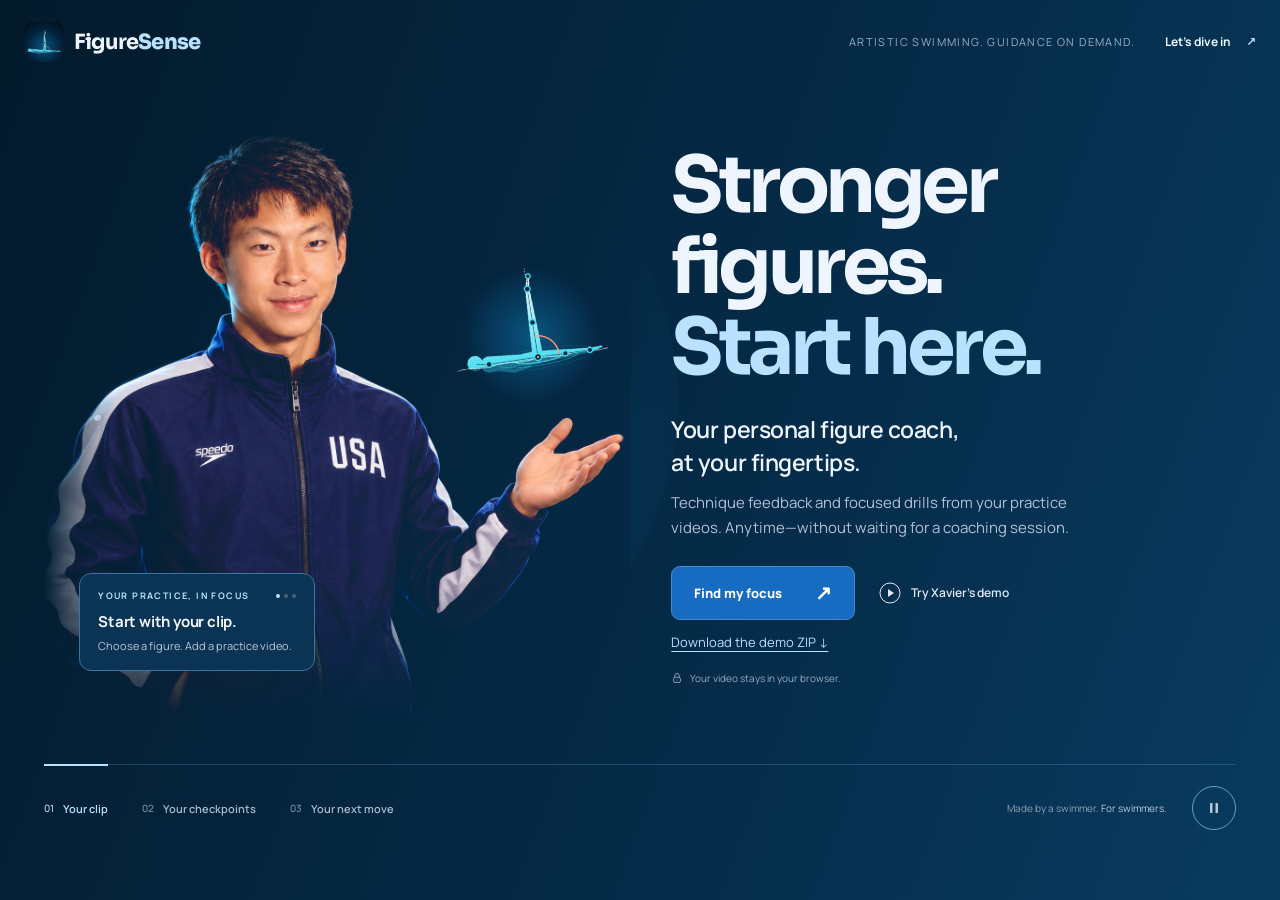
